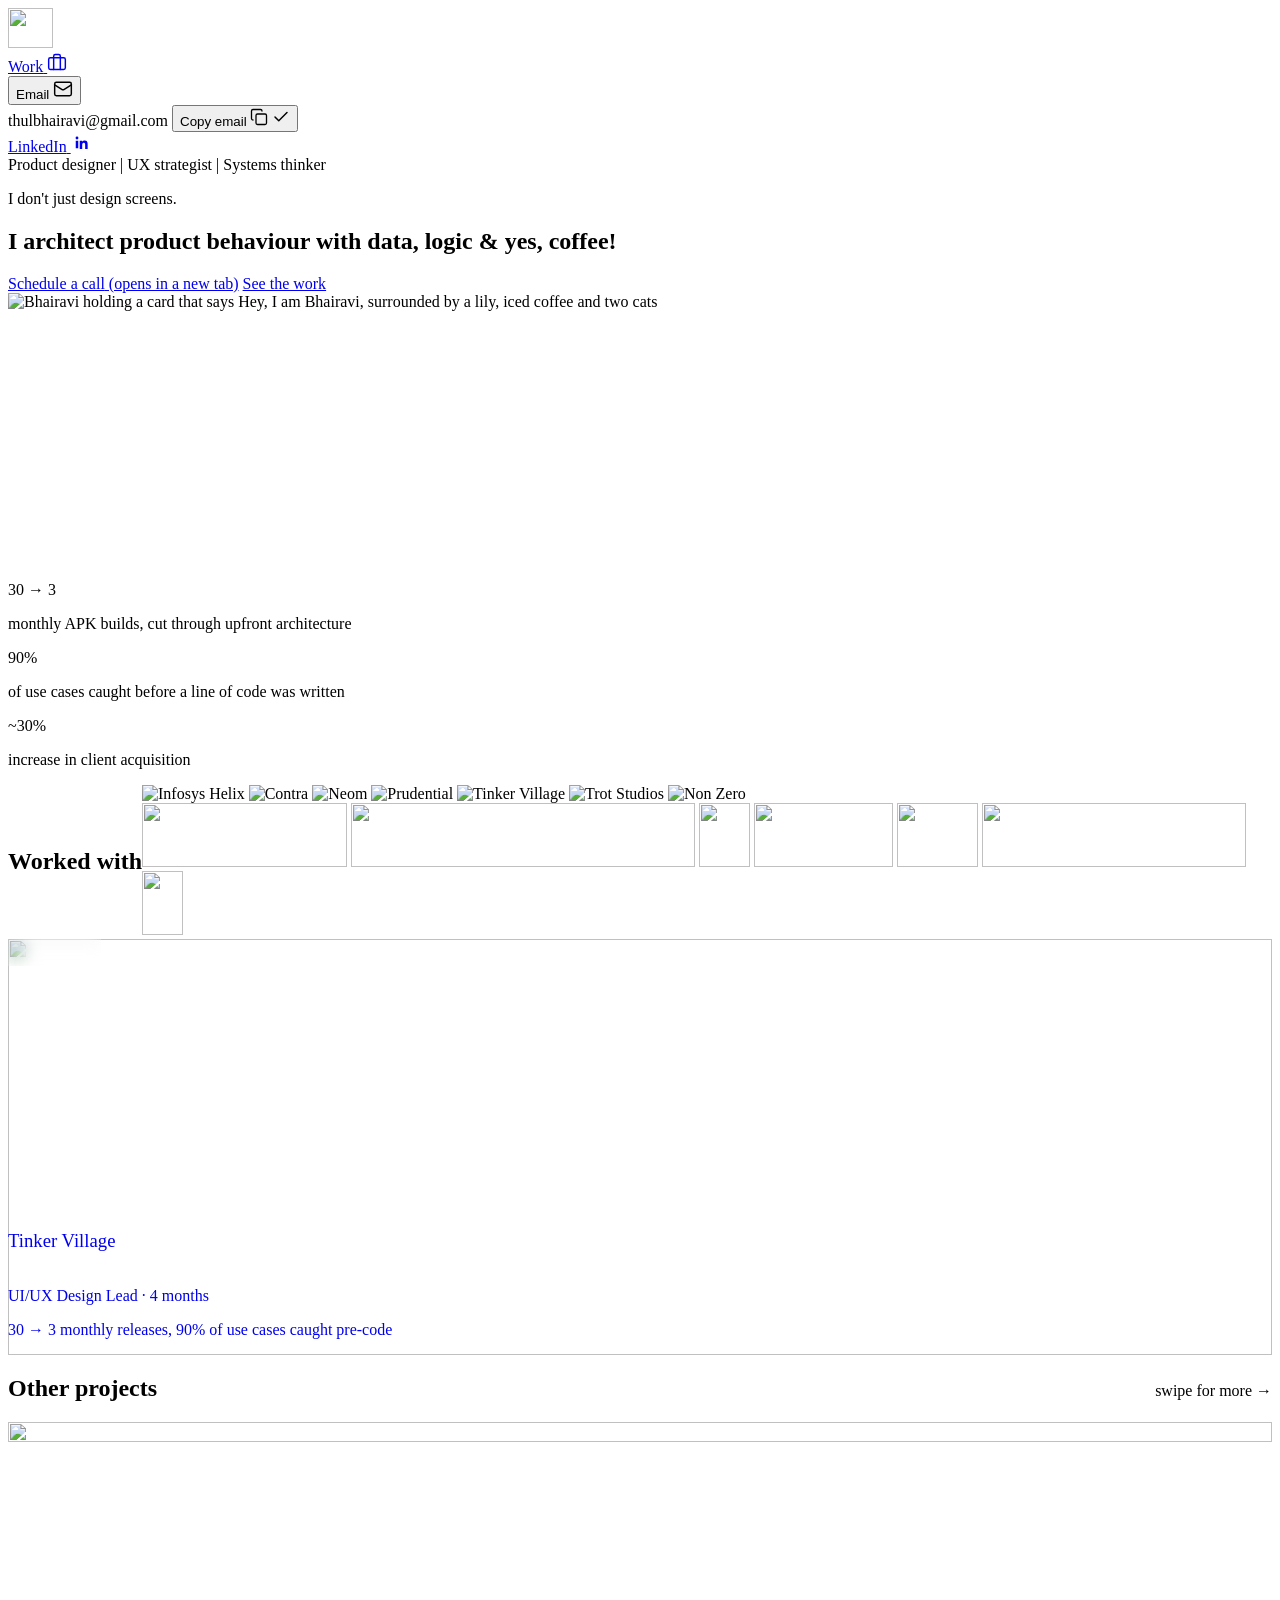
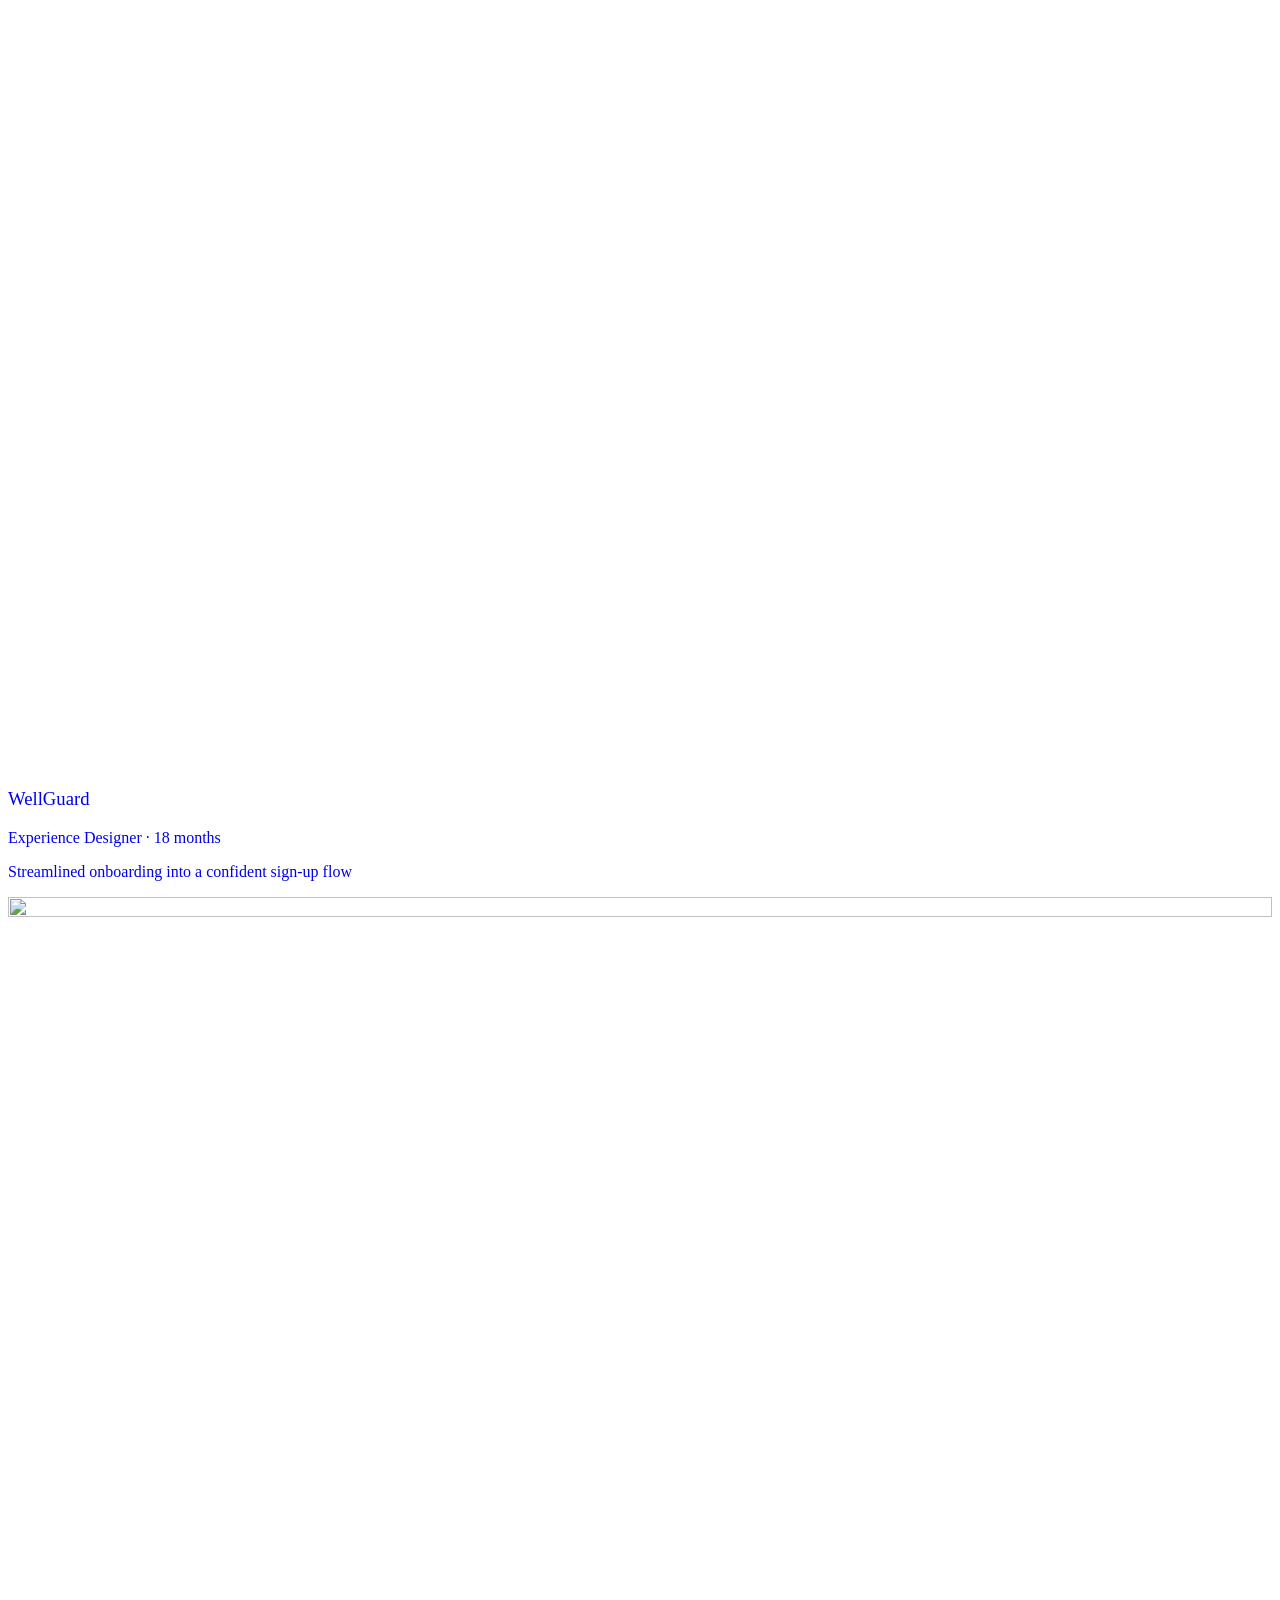
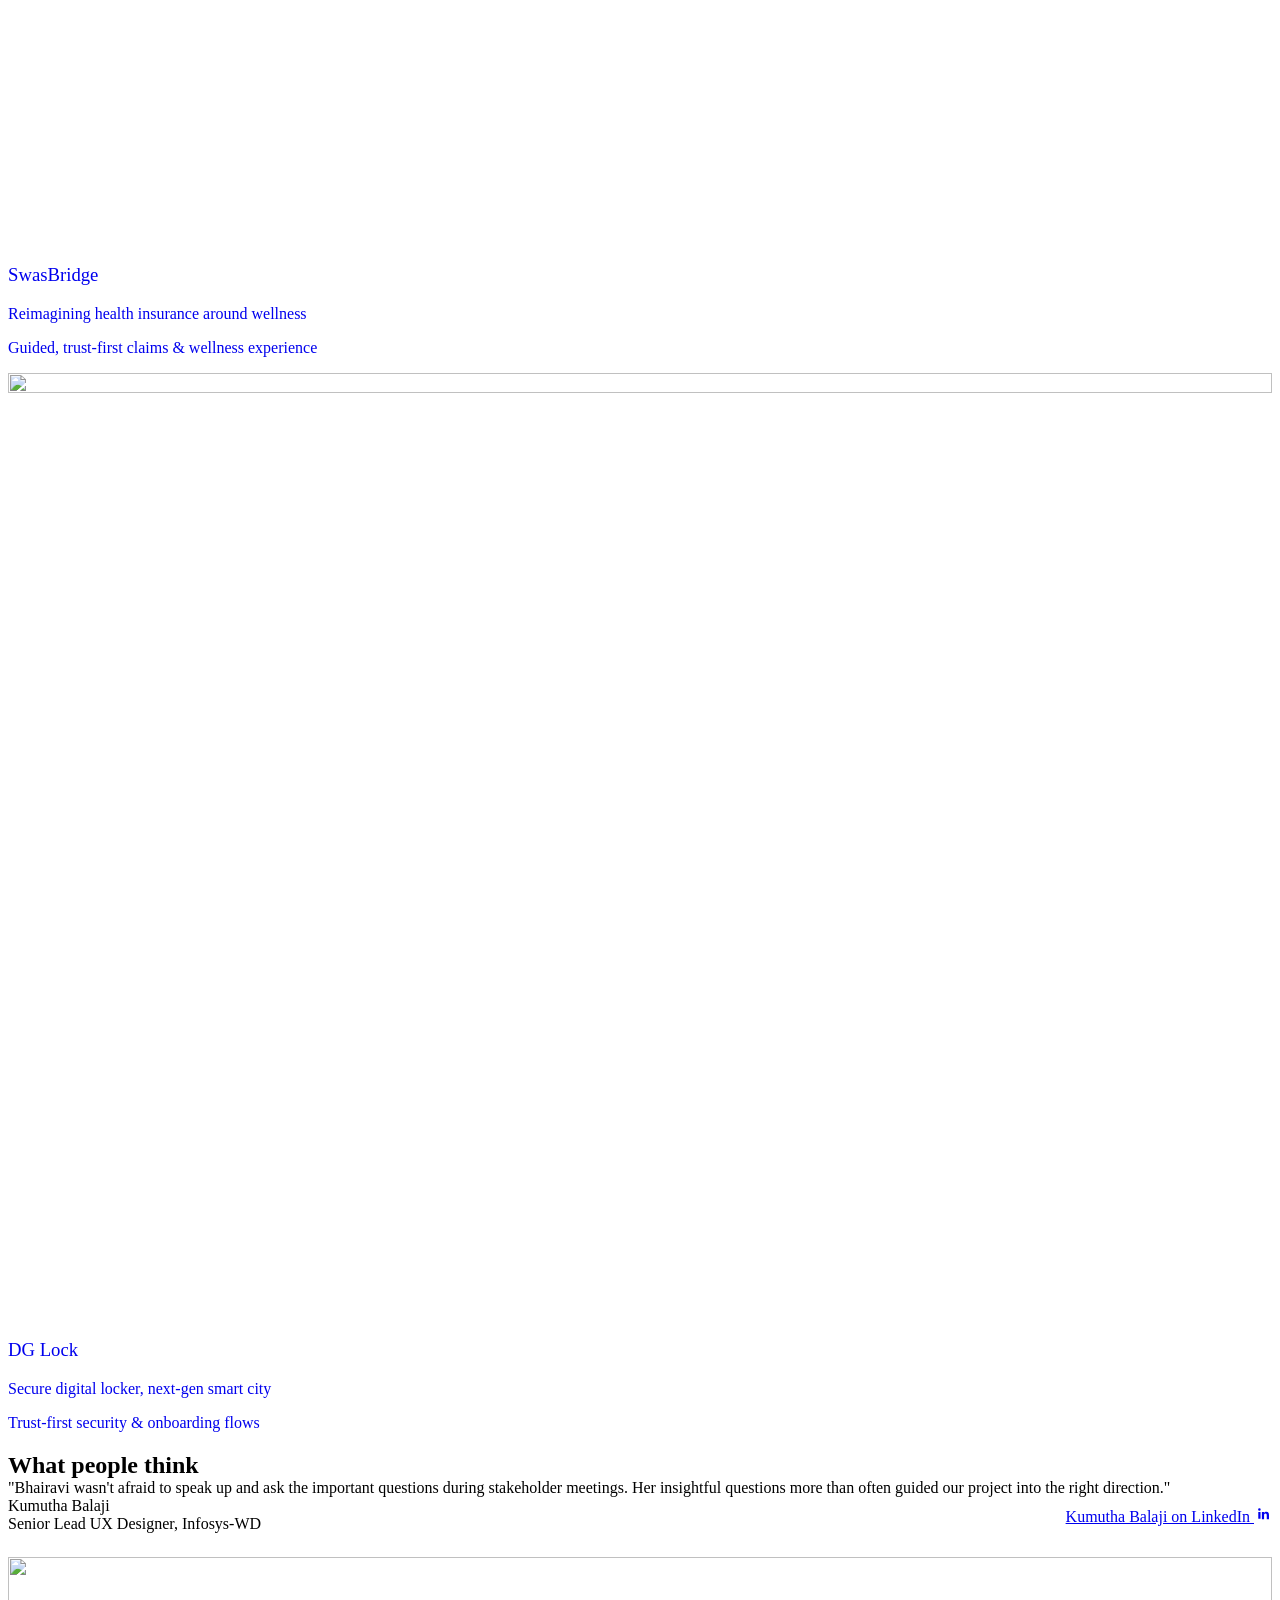
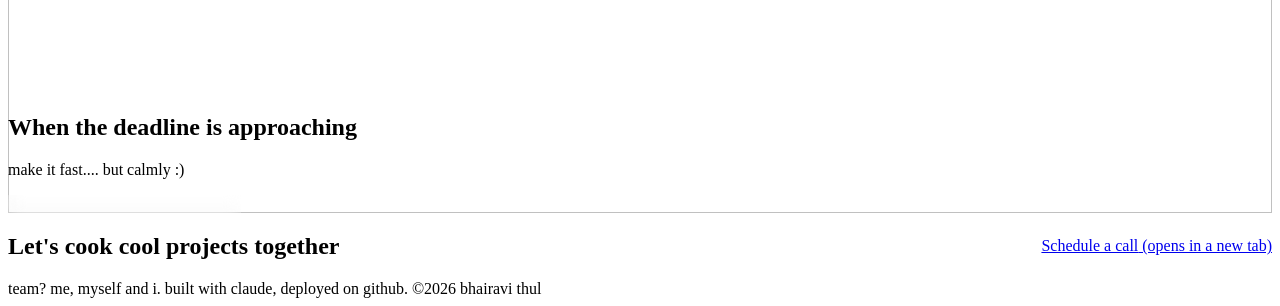
==== index.html @ a62cae7a "Add files via upload" ====
<!DOCTYPE html>
<html lang="en">
<head>
<meta charset="UTF-8">
<meta name="viewport" content="width=device-width, initial-scale=1.0">
<link rel="icon" href="favicon.ico">
<link rel="icon" type="image/png" href="images/shared/favicon-light.png" media="(prefers-color-scheme: light)">
<link rel="icon" type="image/png" href="images/shared/favicon-dark.png" media="(prefers-color-scheme: dark)">
<link rel="apple-touch-icon" href="images/shared/apple-touch-icon.png">
<title>Bhairavi Thul — Product designer, UX strategist, systems thinker</title>
<meta name="description" content="Product designer, UX strategist and systems thinker. I architect product behaviour with data, logic and, yes, coffee. See the work.">
<link rel="canonical" href="https://YOUR-USERNAME.github.io/">
<meta name="theme-color" content="#1c0e12">
<meta property="og:type" content="website">
<meta property="og:site_name" content="Bhairavi Thul">
<meta property="og:title" content="Bhairavi Thul — Product designer, UX strategist, systems thinker">
<meta property="og:description" content="Product designer, UX strategist and systems thinker. I architect product behaviour with data, logic and, yes, coffee. See the work.">
<meta property="og:url" content="https://YOUR-USERNAME.github.io/">
<meta property="og:image" content="https://YOUR-USERNAME.github.io/images/home/share-card.jpg">
<meta property="og:image:width" content="1200">
<meta property="og:image:height" content="630">
<meta property="og:image:alt" content="Bhairavi Thul, product designer, UX strategist and systems thinker: &quot;I architect product behaviour with data, logic &amp; yes, coffee!&quot;">
<meta name="twitter:card" content="summary_large_image">
<meta name="twitter:title" content="Bhairavi Thul — Product designer, UX strategist, systems thinker">
<meta name="twitter:description" content="Product designer, UX strategist and systems thinker. I architect product behaviour with data, logic and, yes, coffee. See the work.">
<meta name="twitter:image" content="https://YOUR-USERNAME.github.io/images/home/share-card.jpg">
<link rel="preconnect" href="https://fonts.googleapis.com">
<link rel="preconnect" href="https://fonts.gstatic.com" crossorigin>
<link rel="stylesheet" href="css/design-system.css">

<!-- Page-only styles. Everything here uses design-system tokens; no new colors, sizes or radii. -->
<style>
  /* Hero */
  .hero { display: flex; flex-direction: column; gap: var(--space-7); }
  .hero__lead { color: var(--color-text-02); }
  .hero__roles { font-family: var(--font-sans); font-size: var(--heading-sm-size); line-height: var(--heading-sm-line); color: var(--color-text-02); margin: 0; max-width: none; }
  .hero { padding-top: var(--space-7); }
  .hero__copy { justify-content: space-between; }
  .hero__photo { width: 100%; margin-inline: auto; }
  .hero__photo img { width: 100%; height: auto; }
  /* The copy column sets the row height and the portrait fills it, so the image's
     bottom edge lines up with the bottom of the CTA buttons. Phone keeps it stacked on top. */
  @media (min-width: 768px) {
    .hero__photo { position: relative; align-self: stretch; min-height: 18rem; }
    .hero__photo img { position: absolute; inset: 0; height: 100%; object-fit: contain; object-position: right bottom; }
  }
  @media (max-width: 767px) { .hero__photo { order: -1; max-width: 22rem; } }

  /* Placeholder boxes: swap for real images */
  .placeholder {
    display: flex; align-items: center; justify-content: center;
    border: 1px dashed var(--color-border);
    border-radius: var(--radius-sm);
    background: var(--color-surface);
    font-family: var(--font-sans);
    font-size: var(--content-sm-size);
    color: var(--color-text-02);
  }

  /* Clients */
  .clients { display: flex; align-items: center; gap: var(--space-6); flex-wrap: wrap; }
  .clients .marquee { flex: 1 1 18rem; min-width: 0; }

  /* Projects */
  .project-link { display: block; text-decoration: none; }
  .project-link:hover .project-title { color: var(--color-accent-hover); }
  .project-title { color: var(--color-text-01); font-family: var(--font-sans); font-weight: var(--weight-semibold); }
  /* Image-led blocks (Featured, Spotify): no card, so the image IS the section.
     It fills the full block; a scrim keeps the text readable on top. */
  .featured, .spotify {
    --scrim: linear-gradient(to top, color-mix(in srgb, var(--color-burgundy-neutral) 92%, transparent) 0%, color-mix(in srgb, var(--color-burgundy-neutral) 45%, transparent) 55%, transparent 100%);
    position: relative; isolation: isolate; overflow: hidden;
    border-radius: var(--radius-lg); background: var(--color-surface); min-height: 26rem;
  }
  .featured__link { display: flex; flex-direction: column; justify-content: space-between; gap: var(--space-6); height: 100%; min-height: inherit; padding: var(--card-pad); text-decoration: none; }
  .featured__link::before, .spotify::before { content: ""; position: absolute; inset: 0; z-index: -1; background: var(--scrim); }
  .featured__media, .spotify__media { position: absolute; inset: 0; z-index: -2; width: 100%; height: 100%; object-fit: cover; border: 0; border-radius: 0; aspect-ratio: auto; margin: 0; }
  .featured__tag { align-self: flex-start; margin: 0; background: color-mix(in srgb, var(--color-burgundy-neutral) 55%, transparent); -webkit-backdrop-filter: blur(8px); backdrop-filter: blur(8px); }
  .featured__body { display: flex; flex-direction: column; gap: var(--space-1); }
  /* Medium screens: Featured is full width, so use a wider picture ratio instead of a very tall one */
  @media (max-width: 767px) { .featured, .spotify { min-height: 22rem; } .spotify { min-height: 16rem; } }
  #work { scroll-margin-top: 6rem; } /* clears the sticky header */
  .section-head { display: flex; align-items: baseline; justify-content: space-between; gap: var(--space-4); margin-bottom: var(--space-5); }
  .scroller .card--tile { padding: var(--space-4); }
  .scroller .placeholder { aspect-ratio: 4 / 3; margin-bottom: var(--space-3); }
  .scroller img { display: block; width: 100%; aspect-ratio: 4 / 3; object-fit: cover; margin-bottom: var(--space-3); border-radius: var(--radius-sm); border: 1px solid var(--color-border); }

  /* Testimonials: slides share one grid cell so the card never changes height */
  .slides { display: grid; }
  .slide { grid-area: 1 / 1; opacity: 0; visibility: hidden; transition: opacity var(--duration-base) var(--ease); display: flex; flex-direction: column; justify-content: space-between; gap: var(--space-5); }
  .slide.is-active { opacity: 1; visibility: visible; }
  .quote { font-size: var(--content-lg-size); line-height: var(--content-lg-line); color: var(--color-text-01); max-width: none; }
  .quote-foot { display: flex; align-items: center; justify-content: space-between; gap: var(--space-4); }
  .dots { display: flex; margin-top: var(--space-5); margin-left: calc(-1 * var(--space-2)); }
  /* 24px tap target, drawn as an 8px dot */
  .dot { width: 1.5rem; height: 1.5rem; padding: var(--space-2); border: 0; border-radius: var(--radius-pill); background-color: var(--color-border); background-clip: content-box; cursor: pointer; }
  .dot[aria-current="true"] { background-color: var(--color-text-01); }

  /* Spotify + connect */
  .spotify { display: flex; flex-direction: column; justify-content: flex-end; gap: var(--space-4); padding: var(--card-pad); min-height: 16rem; }
  .spotify a { text-decoration: none; }
  .spotify .tag { align-self: flex-start; background: color-mix(in srgb, var(--color-burgundy-neutral) 55%, transparent); -webkit-backdrop-filter: blur(8px); backdrop-filter: blur(8px); }
  .stats { border-top: 1px solid var(--color-border); padding-top: var(--space-5); }
  .connect { display: flex; align-items: center; justify-content: space-between; gap: var(--space-5); flex-wrap: wrap; }
</style>
</head>
<body>

<header class="site-header">
  <nav class="container site-nav" aria-label="Main">
    <a href="#top" aria-label="Home (back to top)" data-home-top>
      <img src="images/shared/header-logo.png" alt="" width="45" height="40">
    </a>

    <div class="nav-actions">
      <!-- Work: scrolls to Featured + Other projects -->
      <a class="icon-link" href="#work">
        <span class="visually-hidden">Work</span>
        <svg width="20" height="20" viewBox="0 0 24 24" fill="none" stroke="currentColor" stroke-width="1.75" stroke-linecap="round" stroke-linejoin="round" aria-hidden="true"><rect width="20" height="14" x="2" y="7" rx="2" ry="2"/><path d="M16 21V5a2 2 0 0 0-2-2h-4a2 2 0 0 0-2 2v16"/></svg>
      </a>

      <!-- Email: popover on hover (desktop), focus (keyboard) or tap (touch) -->
      <div class="email-pop" data-email-pop>
        <button class="icon-link" type="button" aria-haspopup="true" aria-expanded="false" aria-controls="email-popover">
          <span class="visually-hidden">Email</span>
          <svg width="20" height="20" viewBox="0 0 24 24" fill="none" stroke="currentColor" stroke-width="1.75" stroke-linecap="round" stroke-linejoin="round" aria-hidden="true"><rect width="20" height="16" x="2" y="4" rx="2"/><path d="m22 7-8.97 5.7a1.94 1.94 0 0 1-2.06 0L2 7"/></svg>
        </button>
        <div class="popover" id="email-popover">
          <div class="popover__box">
            <span class="popover__text" data-email-text>thulbhairavi@gmail.com</span>
            <button class="icon-link" type="button" data-copy-email>
              <span class="visually-hidden">Copy email</span>
              <svg class="icon-copy" width="18" height="18" viewBox="0 0 24 24" fill="none" stroke="currentColor" stroke-width="1.75" stroke-linecap="round" stroke-linejoin="round" aria-hidden="true"><rect width="14" height="14" x="8" y="8" rx="2" ry="2"/><path d="M4 16c-1.1 0-2-.9-2-2V4c0-1.1.9-2 2-2h10c1.1 0 2 .9 2 2"/></svg>
              <svg class="icon-check" width="18" height="18" viewBox="0 0 24 24" fill="none" stroke="currentColor" stroke-width="2" stroke-linecap="round" stroke-linejoin="round" aria-hidden="true"><path d="M20 6 9 17l-5-5"/></svg>
            </button>
          </div>
        </div>
        <span class="visually-hidden" role="status" aria-live="polite" data-copy-status></span>
      </div>

      <a class="icon-link" href="https://www.linkedin.com/in/bhairavithul" target="_blank" rel="noopener">
        <span class="visually-hidden">LinkedIn</span>
        <svg width="20" height="20" viewBox="0 0 24 24" fill="currentColor" aria-hidden="true"><path d="M7.2 5.5a1.7 1.7 0 1 1 0 3.4 1.7 1.7 0 0 1 0-3.4zM5.7 10.5h3v9h-3v-9zm4.8 0h2.9v1.3h.04c.4-.77 1.4-1.58 2.88-1.58 3.08 0 3.65 2.03 3.65 4.67v5.58H17v-4.95c0-1.18-.02-2.7-1.65-2.7-1.65 0-1.9 1.29-1.9 2.62v5.03H10.5v-9z"/></svg>
      </a>
    </div>
  </nav>
</header>

<main class="container site-main">
  <div class="bento">

    <!-- HERO · 12 / 12 -->
    <section class="hero d-12 m-12" aria-labelledby="hero-title">
      <div class="bento">
        <div class="stack-lg hero__copy d-7 m-12">
          <p class="hero__roles">Product designer | UX strategist | Systems thinker</p>
          <div class="stack">
            <p class="hero__lead content-lg">I don't just design screens.</p>
            <h1 id="hero-title" class="display">I architect product behaviour with data, logic &amp; yes, coffee!</h1>
          </div>
          <div class="cluster">
            <a class="btn btn--primary" href="https://calendly.com/thulbhairavi" target="_blank" rel="noopener">Schedule a call<span class="visually-hidden"> (opens in a new tab)</span></a>
            <a class="btn btn--link" href="#work">See the work</a>
          </div>
        </div>
        <div class="hero__photo d-5 m-12">
          <img src="images/home/hero-portrait.webp" alt="Bhairavi holding a card that says Hey, I am Bhairavi, surrounded by a lily, iced coffee and two cats" width="976" height="895">
        </div>
      </div>

      <div class="stats">
        <div class="stat">
          <div class="stat__value">30 → 3</div>
          <p class="label">monthly APK builds, cut through upfront architecture</p>
        </div>
        <div class="stat">
          <div class="stat__value">90%</div>
          <p class="label">of use cases caught before a line of code was written</p>
        </div>
        <div class="stat">
          <div class="stat__value">~30%</div>
          <p class="label">increase in client acquisition</p>
        </div>
      </div>
    </section>

    <!-- CLIENTS · 12 / 12 -->
    <section class="card card--strip d-12 m-12" aria-label="Worked with">
      <div class="clients">
        <h2 class="heading-sm">Worked with</h2>
        <div class="marquee" role="group" aria-label="Client logos">
          <div class="marquee__track">
          <div class="marquee__group">
            <img src="images/home/clients-infosys-helix.png" width="205" alt="Infosys Helix" height="64">
            <img src="images/home/clients-contra.png" width="344" alt="Contra" height="64">
            <img src="images/home/clients-neom.png" width="51" alt="Neom" height="64">
            <img src="images/home/clients-prudential.png" width="139" alt="Prudential" height="64">
            <img src="images/home/clients-tinker-village.png" width="81" alt="Tinker Village" height="64">
            <img src="images/home/clients-trot-studios.png" width="264" alt="Trot Studios" height="64">
            <img src="images/home/clients-non-zero.png" width="41" alt="Non Zero" height="64">
          </div>
          <div class="marquee__group" aria-hidden="true">
            <img src="images/home/clients-infosys-helix.png" width="205" alt="" height="64">
            <img src="images/home/clients-contra.png" width="344" alt="" height="64">
            <img src="images/home/clients-neom.png" width="51" alt="" height="64">
            <img src="images/home/clients-prudential.png" width="139" alt="" height="64">
            <img src="images/home/clients-tinker-village.png" width="81" alt="" height="64">
            <img src="images/home/clients-trot-studios.png" width="264" alt="" height="64">
            <img src="images/home/clients-non-zero.png" width="41" alt="" height="64">
          </div>
          </div>
        </div>
      </div>
    </section>

    <!-- FEATURED · 5 / 12 -->
    <section id="work" class="featured d-5 md-12 m-12" aria-labelledby="featured-title">
      <a class="project-link featured__link" href="tinker-village.html">
        <img class="featured__media" src="images/tinker-village/cover.jpg" alt="">
        <h2 id="featured-title" class="tag featured__tag">Featured</h2>
        <div class="featured__body">
          <h3 class="project-title heading-sm">Tinker Village</h3>
          <p class="label">UI/UX Design Lead · 4 months</p>
          <p class="content-sm" style="margin-top: var(--space-2)">30 → 3 monthly releases, 90% of use cases caught pre-code</p>
        </div>
      </a>
    </section>

    <!-- OTHER PROJECTS · 7 / 12 -->
    <section class="card d-7 md-12 m-12" aria-labelledby="other-title">
      <div class="section-head">
        <h2 id="other-title" class="heading-md">Other projects</h2>
        <span class="label">swipe for more →</span>
      </div>
      <div class="scroller scroller--peek" tabindex="0" role="region" aria-label="Other projects, scrolls sideways">
        <a class="card card--tile project-link" href="wellguard.html">
          <img src="images/wellguard/cover.jpg" alt="" loading="lazy" decoding="async">
          <h3 class="project-title heading-sm">WellGuard</h3>
          <p class="label">Experience Designer · 18 months</p>
          <p class="content-sm">Streamlined onboarding into a confident sign-up flow</p>
        </a>
        <a class="card card--tile project-link" href="swasbridge.html">
          <img src="images/swasbridge/cover.jpg" alt="" loading="lazy" decoding="async">
          <h3 class="project-title heading-sm">SwasBridge</h3>
          <p class="label">Reimagining health insurance around wellness</p>
          <p class="content-sm">Guided, trust-first claims &amp; wellness experience</p>
        </a>
        <a class="card card--tile project-link" href="dg-lock.html">
          <img src="images/dg-lock/cover.png" alt="" loading="lazy" decoding="async">
          <h3 class="project-title heading-sm">DG Lock</h3>
          <p class="label">Secure digital locker, next-gen smart city</p>
          <p class="content-sm">Trust-first security &amp; onboarding flows</p>
        </a>
      </div>
    </section>

    <!-- TESTIMONIALS · 9 / 12 -->
    <section class="card d-8 md-7 m-12" aria-labelledby="testimonials-title" data-testimonials>
      <h2 id="testimonials-title" class="label" style="margin-bottom: var(--space-4)">What people think</h2>
      <div class="slides">
        <figure class="slide is-active" style="margin:0">
          <blockquote class="quote" style="margin:0">"Bhairavi wasn't afraid to speak up and ask the important questions during stakeholder meetings. Her insightful questions more than often guided our project into the right direction."</blockquote>
          <figcaption class="quote-foot">
            <div>
              <div class="text-01 font-sans">Kumutha Balaji</div>
              <div class="label">Senior Lead UX Designer, Infosys-WD</div>
            </div>
            <a class="icon-link" href="https://www.linkedin.com/in/kumutha-balaji-415b3036/" target="_blank" rel="noopener">
              <span class="visually-hidden">Kumutha Balaji on LinkedIn</span>
              <svg width="18" height="18" viewBox="0 0 24 24" fill="currentColor" aria-hidden="true"><path d="M7.2 5.5a1.7 1.7 0 1 1 0 3.4 1.7 1.7 0 0 1 0-3.4zM5.7 10.5h3v9h-3v-9zm4.8 0h2.9v1.3h.04c.4-.77 1.4-1.58 2.88-1.58 3.08 0 3.65 2.03 3.65 4.67v5.58H17v-4.95c0-1.18-.02-2.7-1.65-2.7-1.65 0-1.9 1.29-1.9 2.62v5.03H10.5v-9z"/></svg>
            </a>
          </figcaption>
        </figure>
        <figure class="slide" style="margin:0">
          <blockquote class="quote" style="margin:0">"Bhairavi is one of the sincerest design professionals I have come across. She is highly dependable, and takes care of everything that's in her bucket — and at times, that's not in her bucket!"</blockquote>
          <figcaption class="quote-foot">
            <div>
              <div class="text-01 font-sans">Sameer Suryakant Kulkarni</div>
              <div class="label">Senior Manager, Infosys</div>
            </div>
            <a class="icon-link" href="https://www.linkedin.com/in/sameer-suryakant-kulkarni-9a64843/" target="_blank" rel="noopener">
              <span class="visually-hidden">Sameer Suryakant Kulkarni on LinkedIn</span>
              <svg width="18" height="18" viewBox="0 0 24 24" fill="currentColor" aria-hidden="true"><path d="M7.2 5.5a1.7 1.7 0 1 1 0 3.4 1.7 1.7 0 0 1 0-3.4zM5.7 10.5h3v9h-3v-9zm4.8 0h2.9v1.3h.04c.4-.77 1.4-1.58 2.88-1.58 3.08 0 3.65 2.03 3.65 4.67v5.58H17v-4.95c0-1.18-.02-2.7-1.65-2.7-1.65 0-1.9 1.29-1.9 2.62v5.03H10.5v-9z"/></svg>
            </a>
          </figcaption>
        </figure>
      </div>
      <div class="dots" role="group" aria-label="Choose testimonial">
        <button class="dot" aria-current="true" aria-label="Testimonial 1"></button>
        <button class="dot" aria-label="Testimonial 2"></button>
      </div>
    </section>

    <!-- SPOTIFY · 4 / 12 (no card) -->
    <section class="spotify d-4 md-5 m-12" aria-labelledby="spotify-title">
      <img class="spotify__media" src="https://image-cdn-ak.spotifycdn.com/image/ab67706c0000d72ccc49d7df49dfb3b18f09b5d5" alt="" referrerpolicy="no-referrer">
      <div>
        <h2 id="spotify-title" class="heading-sm">When the deadline is approaching</h2>
        <p class="label">make it fast.... but calmly :)</p>
      </div>
      <a class="tag" href="https://open.spotify.com/playlist/2qN2YRB4MUblYXs6GXpqWk" target="_blank" rel="noopener">Play on Spotify<span class="visually-hidden"> (opens in a new tab)</span></a>
    </section>

    <!-- CONNECT CTA · 12 / 12 -->
    <section id="contact" class="card card--strip connect d-12 m-12" aria-labelledby="connect-title">
      <h2 id="connect-title" class="heading-sm">Let's cook cool projects together</h2>
      <a class="btn btn--primary" href="https://calendly.com/thulbhairavi" target="_blank" rel="noopener">Schedule a call<span class="visually-hidden"> (opens in a new tab)</span></a>
    </section>

  </div>
</main>

<footer class="site-footer">
  <div class="container site-footer__inner">
    <span>team? me, myself and i.</span>
    <span>built with claude, deployed on github.</span>
    <span>©2026 bhairavi thul</span>
  </div>
</footer>

<script src="js/main.js" defer></script>
</body>
</html>
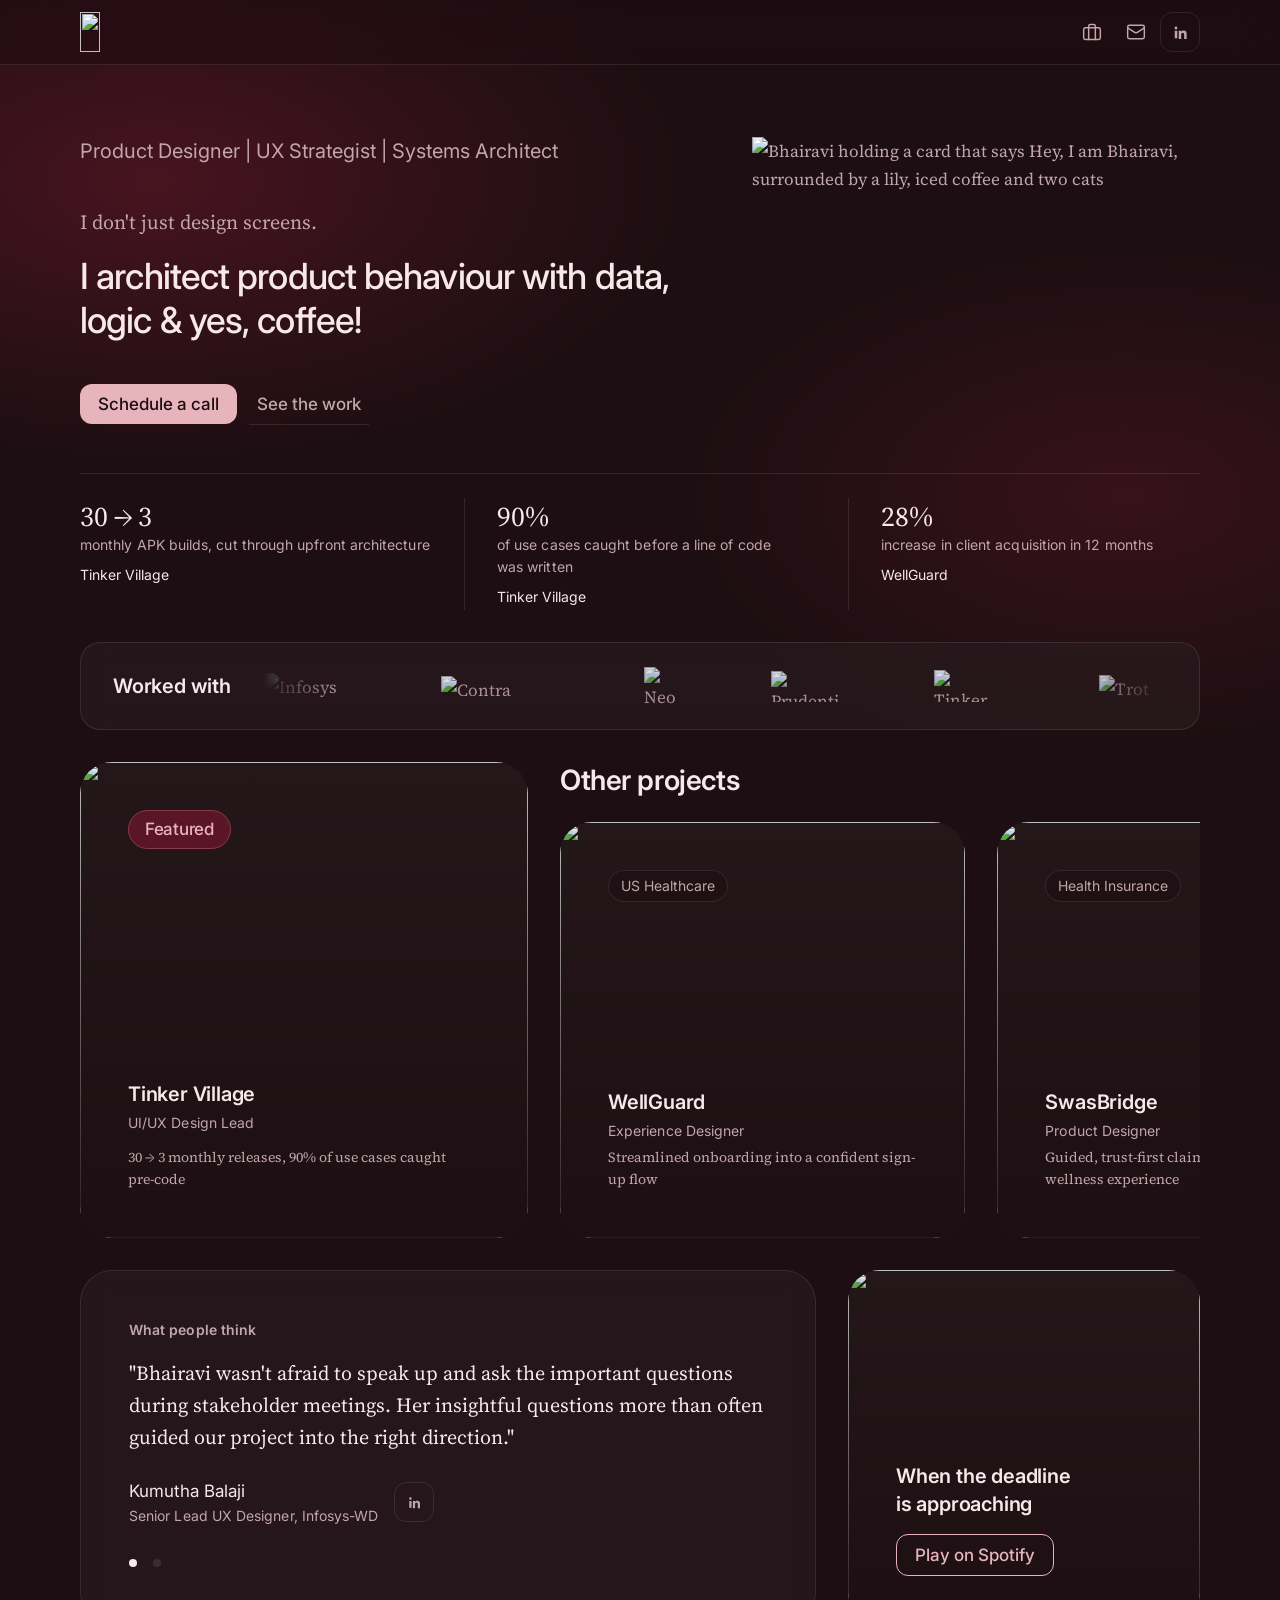
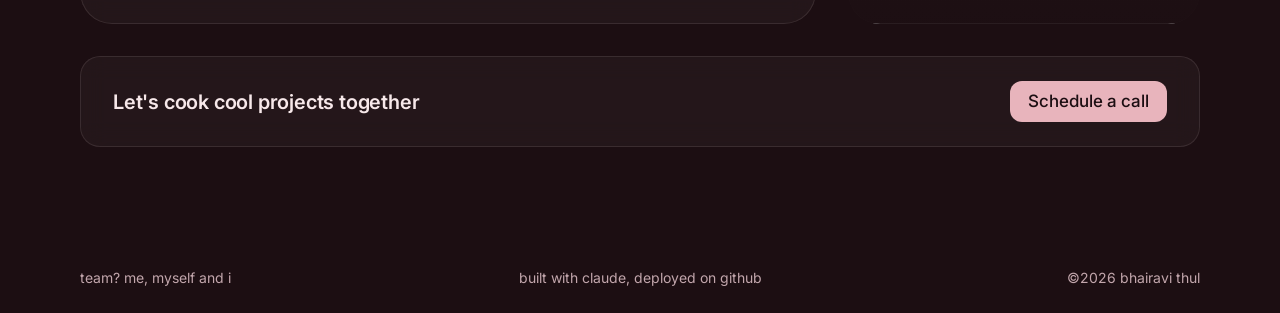
==== commit 73c04a18: "Add files via upload" ====
--- a/index.html
+++ b/index.html
@@ -7,23 +7,24 @@
 <link rel="icon" type="image/png" href="images/shared/favicon-light.png" media="(prefers-color-scheme: light)">
 <link rel="icon" type="image/png" href="images/shared/favicon-dark.png" media="(prefers-color-scheme: dark)">
 <link rel="apple-touch-icon" href="images/shared/apple-touch-icon.png">
-<title>Bhairavi Thul — Product designer, UX strategist, systems thinker</title>
-<meta name="description" content="Product designer, UX strategist and systems thinker. I architect product behaviour with data, logic and, yes, coffee. See the work.">
-<link rel="canonical" href="https://YOUR-USERNAME.github.io/">
+<title>Bhairavi Thul — Product designer | UX strategist | Systems architect</title>
+<meta name="description" content="Product designer | UX strategist | Systems architect. I architect product behaviour with data, logic and, yes, coffee. See the work.">
+<link rel="canonical" href="https://bhairavithul.github.io/">
 <meta name="theme-color" content="#1c0e12">
 <meta property="og:type" content="website">
 <meta property="og:site_name" content="Bhairavi Thul">
-<meta property="og:title" content="Bhairavi Thul — Product designer, UX strategist, systems thinker">
-<meta property="og:description" content="Product designer, UX strategist and systems thinker. I architect product behaviour with data, logic and, yes, coffee. See the work.">
-<meta property="og:url" content="https://YOUR-USERNAME.github.io/">
-<meta property="og:image" content="https://YOUR-USERNAME.github.io/images/home/share-card.jpg">
+<meta property="og:title" content="Bhairavi Thul — Product designer | UX strategist | Systems architect">
+<meta property="og:description" content="Product designer | UX strategist | Systems architect. I architect product behaviour with data, logic and, yes, coffee. See the work.">
+<meta property="og:url" content="https://bhairavithul.github.io/">
+<meta property="og:image" content="https://bhairavithul.github.io/images/home/share-card.jpg">
+<meta property="og:image:type" content="image/jpeg">
 <meta property="og:image:width" content="1200">
 <meta property="og:image:height" content="630">
-<meta property="og:image:alt" content="Bhairavi Thul, product designer, UX strategist and systems thinker: &quot;I architect product behaviour with data, logic &amp; yes, coffee!&quot;">
+<meta property="og:image:alt" content="Bhairavi Thul, product designer, UX strategist and systems architect, holding a card that says Hey, I am Bhairavi">
 <meta name="twitter:card" content="summary_large_image">
-<meta name="twitter:title" content="Bhairavi Thul — Product designer, UX strategist, systems thinker">
-<meta name="twitter:description" content="Product designer, UX strategist and systems thinker. I architect product behaviour with data, logic and, yes, coffee. See the work.">
-<meta name="twitter:image" content="https://YOUR-USERNAME.github.io/images/home/share-card.jpg">
+<meta name="twitter:title" content="Bhairavi Thul — Product designer | UX strategist | Systems architect">
+<meta name="twitter:description" content="Product designer | UX strategist | Systems architect. I architect product behaviour with data, logic and, yes, coffee. See the work.">
+<meta name="twitter:image" content="https://bhairavithul.github.io/images/home/share-card.jpg">
 <link rel="preconnect" href="https://fonts.googleapis.com">
 <link rel="preconnect" href="https://fonts.gstatic.com" crossorigin>
 <link rel="stylesheet" href="css/design-system.css">
@@ -67,30 +68,44 @@
   .project-title { color: var(--color-text-01); font-family: var(--font-sans); font-weight: var(--weight-semibold); }
   /* Image-led blocks (Featured, Spotify): no card, so the image IS the section.
      It fills the full block; a scrim keeps the text readable on top. */
-  .featured, .spotify {
+  .cover-card, .spotify {
     --scrim: linear-gradient(to top, color-mix(in srgb, var(--color-burgundy-neutral) 92%, transparent) 0%, color-mix(in srgb, var(--color-burgundy-neutral) 45%, transparent) 55%, transparent 100%);
     position: relative; isolation: isolate; overflow: hidden;
     border-radius: var(--radius-lg); background: var(--color-surface); min-height: 26rem;
   }
-  .featured__link { display: flex; flex-direction: column; justify-content: space-between; gap: var(--space-6); height: 100%; min-height: inherit; padding: var(--card-pad); text-decoration: none; }
-  .featured__link::before, .spotify::before { content: ""; position: absolute; inset: 0; z-index: -1; background: var(--scrim); }
-  .featured__media, .spotify__media { position: absolute; inset: 0; z-index: -2; width: 100%; height: 100%; object-fit: cover; border: 0; border-radius: 0; aspect-ratio: auto; margin: 0; }
-  .featured__tag { align-self: flex-start; margin: 0; background: color-mix(in srgb, var(--color-burgundy-neutral) 55%, transparent); -webkit-backdrop-filter: blur(8px); backdrop-filter: blur(8px); }
-  .featured__body { display: flex; flex-direction: column; gap: var(--space-1); }
+  .cover-card__link { display: flex; flex-direction: column; justify-content: space-between; gap: var(--space-6); height: 100%; min-height: inherit; padding: var(--card-pad); text-decoration: none; }
+  .cover-card__link::before, .spotify::before { content: ""; position: absolute; inset: 0; z-index: -1; background: var(--scrim); }
+  .cover-card__media, .spotify__media { position: absolute; inset: 0; z-index: -2; width: 100%; height: 100%; object-fit: cover; border: 0; border-radius: 0; aspect-ratio: auto; margin: 0; }
+  .cover-card__media[src$="tinker-village/cover.jpg"], .cover-card__media[src$="wellguard/cover.png"] { object-position: left top; }   /* show the sidebar and heading of the dashboards */
+  .cover-card__tag { align-self: flex-start; margin: 0; background: color-mix(in srgb, var(--color-burgundy-neutral) 55%, transparent); -webkit-backdrop-filter: blur(8px); backdrop-filter: blur(8px); }
+  .cover-card__tag:hover { color: var(--color-text-02); border-color: var(--color-border); }   /* pills are info only */
+  .cover-card__tag--featured, .cover-card__tag--featured:hover { background: var(--color-burgundy-glow); border-color: #8A3A4A; color: var(--color-accent); font-weight: var(--weight-medium); font-size: var(--content-md-size); line-height: 1.2; padding: var(--space-2) var(--space-4); -webkit-backdrop-filter: none; backdrop-filter: none; }
+  .cover-card__body { display: flex; flex-direction: column; gap: var(--space-1); }
   /* Medium screens: Featured is full width, so use a wider picture ratio instead of a very tall one */
-  @media (max-width: 767px) { .featured, .spotify { min-height: 22rem; } .spotify { min-height: 16rem; } }
+  @media (max-width: 767px) { .cover-card, .spotify { min-height: 22rem; } .spotify { min-height: 16rem; } }
   #work { scroll-margin-top: 6rem; } /* clears the sticky header */
+  /* Other projects: no outer card; the cards themselves are the cover cards, filling the height beside Featured */
+  .other-projects { display: flex; flex-direction: column; }
+  .other-projects .scroller { flex: 1; padding-bottom: 0; }   /* so card bottoms line up exactly with Featured */
+  .stat__source { display: inline-block; margin-top: var(--space-2); font-family: var(--font-sans); font-size: var(--content-sm-size); line-height: var(--content-sm-line); color: var(--color-text-01); }
+  .br-d { display: none; }
+  @media (min-width: 1200px) { .br-d { display: inline; } #hero-title { font-size: 36px; line-height: 44px; } }
   .section-head { display: flex; align-items: baseline; justify-content: space-between; gap: var(--space-4); margin-bottom: var(--space-5); }
-  .scroller .card--tile { padding: var(--space-4); }
-  .scroller .placeholder { aspect-ratio: 4 / 3; margin-bottom: var(--space-3); }
-  .scroller img { display: block; width: 100%; aspect-ratio: 4 / 3; object-fit: cover; margin-bottom: var(--space-3); border-radius: var(--radius-sm); border: 1px solid var(--color-border); }
+  /* Logo row: heights are tuned per logo so wordmarks and tall marks look equally weighty */
+  .marquee__group img[src$="clients-infosys-helix.png"] { --logo-height: 1.6rem; }
+  .marquee__group img[src$="clients-contra.png"] { --logo-height: 1.25rem; }
+  .marquee__group img[src$="clients-neom.png"] { --logo-height: 2.4rem; }
+  .marquee__group img[src$="clients-prudential.png"] { --logo-height: 1.95rem; }
+  .marquee__group img[src$="clients-tinker-village.png"] { --logo-height: 2.0rem; }
+  .marquee__group img[src$="clients-trot-studios.png"] { --logo-height: 1.45rem; }
+  .marquee__group img[src$="clients-non-zero.png"] { --logo-height: 2.4rem; }
 
   /* Testimonials: slides share one grid cell so the card never changes height */
   .slides { display: grid; }
-  .slide { grid-area: 1 / 1; opacity: 0; visibility: hidden; transition: opacity var(--duration-base) var(--ease); display: flex; flex-direction: column; justify-content: space-between; gap: var(--space-5); }
+  .slide { text-align: left; align-items: flex-start; grid-area: 1 / 1; opacity: 0; visibility: hidden; transition: opacity var(--duration-base) var(--ease); display: flex; flex-direction: column; justify-content: space-between; gap: var(--space-5); }
   .slide.is-active { opacity: 1; visibility: visible; }
   .quote { font-size: var(--content-lg-size); line-height: var(--content-lg-line); color: var(--color-text-01); max-width: none; }
-  .quote-foot { display: flex; align-items: center; justify-content: space-between; gap: var(--space-4); }
+  .quote-foot { display: flex; align-items: center; justify-content: flex-start; gap: var(--space-4); text-align: left; }
   .dots { display: flex; margin-top: var(--space-5); margin-left: calc(-1 * var(--space-2)); }
   /* 24px tap target, drawn as an 8px dot */
   .dot { width: 1.5rem; height: 1.5rem; padding: var(--space-2); border: 0; border-radius: var(--radius-pill); background-color: var(--color-border); background-clip: content-box; cursor: pointer; }
@@ -99,6 +114,8 @@
   /* Spotify + connect */
   .spotify { display: flex; flex-direction: column; justify-content: flex-end; gap: var(--space-4); padding: var(--card-pad); min-height: 16rem; }
   .spotify a { text-decoration: none; }
+  .spotify .btn--outline { align-self: flex-start; text-align: left; background: transparent; color: var(--color-accent); border: 1px solid var(--color-accent); transition: background-color var(--duration-fast) var(--ease), color var(--duration-fast) var(--ease); }
+  .spotify .btn--outline:hover { background: var(--color-accent); color: var(--color-on-accent); }
   .spotify .tag { align-self: flex-start; background: color-mix(in srgb, var(--color-burgundy-neutral) 55%, transparent); -webkit-backdrop-filter: blur(8px); backdrop-filter: blur(8px); }
   .stats { border-top: 1px solid var(--color-border); padding-top: var(--space-5); }
   .connect { display: flex; align-items: center; justify-content: space-between; gap: var(--space-5); flex-wrap: wrap; }
@@ -153,10 +170,10 @@
     <section class="hero d-12 m-12" aria-labelledby="hero-title">
       <div class="bento">
         <div class="stack-lg hero__copy d-7 m-12">
-          <p class="hero__roles">Product designer | UX strategist | Systems thinker</p>
+          <p class="hero__roles">Product Designer | UX Strategist | Systems Architect</p>
           <div class="stack">
             <p class="hero__lead content-lg">I don't just design screens.</p>
-            <h1 id="hero-title" class="display">I architect product behaviour with data, logic &amp; yes, coffee!</h1>
+            <h1 id="hero-title" class="display">I architect product behaviour with data,<br class="br-d"> logic &amp; yes, coffee!</h1>
           </div>
           <div class="cluster">
             <a class="btn btn--primary" href="https://calendly.com/thulbhairavi" target="_blank" rel="noopener">Schedule a call<span class="visually-hidden"> (opens in a new tab)</span></a>
@@ -172,14 +189,17 @@
         <div class="stat">
           <div class="stat__value">30 → 3</div>
           <p class="label">monthly APK builds, cut through upfront architecture</p>
+          <span class="stat__source">Tinker Village</span>
         </div>
         <div class="stat">
           <div class="stat__value">90%</div>
           <p class="label">of use cases caught before a line of code was written</p>
+          <span class="stat__source">Tinker Village</span>
         </div>
         <div class="stat">
-          <div class="stat__value">~30%</div>
-          <p class="label">increase in client acquisition</p>
+          <div class="stat__value">28%</div>
+          <p class="label">increase in client acquisition in 12 months</p>
+          <span class="stat__source">WellGuard</span>
         </div>
       </div>
     </section>
@@ -193,18 +213,18 @@
           <div class="marquee__group">
             <img src="images/home/clients-infosys-helix.png" width="205" alt="Infosys Helix" height="64">
             <img src="images/home/clients-contra.png" width="344" alt="Contra" height="64">
-            <img src="images/home/clients-neom.png" width="51" alt="Neom" height="64">
+            <img src="images/home/clients-neom.png" width="50" alt="Neom" height="63">
             <img src="images/home/clients-prudential.png" width="139" alt="Prudential" height="64">
-            <img src="images/home/clients-tinker-village.png" width="81" alt="Tinker Village" height="64">
+            <img src="images/home/clients-tinker-village.png" width="81" alt="Tinker Village" height="38">
             <img src="images/home/clients-trot-studios.png" width="264" alt="Trot Studios" height="64">
             <img src="images/home/clients-non-zero.png" width="41" alt="Non Zero" height="64">
           </div>
           <div class="marquee__group" aria-hidden="true">
             <img src="images/home/clients-infosys-helix.png" width="205" alt="" height="64">
             <img src="images/home/clients-contra.png" width="344" alt="" height="64">
-            <img src="images/home/clients-neom.png" width="51" alt="" height="64">
+            <img src="images/home/clients-neom.png" width="50" alt="" height="63">
             <img src="images/home/clients-prudential.png" width="139" alt="" height="64">
-            <img src="images/home/clients-tinker-village.png" width="81" alt="" height="64">
+            <img src="images/home/clients-tinker-village.png" width="81" alt="" height="38">
             <img src="images/home/clients-trot-studios.png" width="264" alt="" height="64">
             <img src="images/home/clients-non-zero.png" width="41" alt="" height="64">
           </div>
@@ -214,43 +234,57 @@
     </section>
 
     <!-- FEATURED · 5 / 12 -->
-    <section id="work" class="featured d-5 md-12 m-12" aria-labelledby="featured-title">
-      <a class="project-link featured__link" href="tinker-village.html">
-        <img class="featured__media" src="images/tinker-village/cover.jpg" alt="">
-        <h2 id="featured-title" class="tag featured__tag">Featured</h2>
-        <div class="featured__body">
+    <section id="work" class="cover-card d-5 md-12 m-12" aria-labelledby="featured-title">
+      <a class="project-link cover-card__link" href="tinker-village.html">
+        <img class="cover-card__media" src="images/tinker-village/cover.jpg" alt="">
+        <h2 id="featured-title" class="tag cover-card__tag cover-card__tag--featured">Featured</h2>
+        <div class="cover-card__body">
           <h3 class="project-title heading-sm">Tinker Village</h3>
-          <p class="label">UI/UX Design Lead · 4 months</p>
+          <p class="label">UI/UX Design Lead</p>
           <p class="content-sm" style="margin-top: var(--space-2)">30 → 3 monthly releases, 90% of use cases caught pre-code</p>
         </div>
       </a>
     </section>
 
-    <!-- OTHER PROJECTS · 7 / 12 -->
-    <section class="card d-7 md-12 m-12" aria-labelledby="other-title">
+    <!-- OTHER PROJECTS · 7 / 12 (no card; 1.5 cover cards visible, scrolls sideways) -->
+    <section class="other-projects d-7 md-12 m-12" aria-labelledby="other-title">
       <div class="section-head">
         <h2 id="other-title" class="heading-md">Other projects</h2>
-        <span class="label">swipe for more →</span>
       </div>
       <div class="scroller scroller--peek" tabindex="0" role="region" aria-label="Other projects, scrolls sideways">
-        <a class="card card--tile project-link" href="wellguard.html">
-          <img src="images/wellguard/cover.jpg" alt="" loading="lazy" decoding="async">
-          <h3 class="project-title heading-sm">WellGuard</h3>
-          <p class="label">Experience Designer · 18 months</p>
-          <p class="content-sm">Streamlined onboarding into a confident sign-up flow</p>
-        </a>
-        <a class="card card--tile project-link" href="swasbridge.html">
-          <img src="images/swasbridge/cover.jpg" alt="" loading="lazy" decoding="async">
-          <h3 class="project-title heading-sm">SwasBridge</h3>
-          <p class="label">Reimagining health insurance around wellness</p>
-          <p class="content-sm">Guided, trust-first claims &amp; wellness experience</p>
-        </a>
-        <a class="card card--tile project-link" href="dg-lock.html">
-          <img src="images/dg-lock/cover.png" alt="" loading="lazy" decoding="async">
-          <h3 class="project-title heading-sm">DG Lock</h3>
-          <p class="label">Secure digital locker, next-gen smart city</p>
-          <p class="content-sm">Trust-first security &amp; onboarding flows</p>
-        </a>
+        <div class="cover-card">
+          <a class="project-link cover-card__link" href="wellguard.html">
+            <img class="cover-card__media" src="images/wellguard/cover.png" alt="" loading="lazy" decoding="async">
+            <span class="tag cover-card__tag">US Healthcare</span>
+            <div class="cover-card__body">
+              <h3 class="project-title heading-sm">WellGuard</h3>
+              <p class="label">Experience Designer</p>
+              <p class="content-sm">Streamlined onboarding into a confident sign-up flow</p>
+            </div>
+          </a>
+        </div>
+        <div class="cover-card">
+          <a class="project-link cover-card__link" href="swasbridge.html">
+            <img class="cover-card__media" src="images/swasbridge/cover.jpg" alt="" loading="lazy" decoding="async">
+            <span class="tag cover-card__tag">Health Insurance</span>
+            <div class="cover-card__body">
+              <h3 class="project-title heading-sm">SwasBridge</h3>
+              <p class="label">Product Designer</p>
+              <p class="content-sm">Guided, trust-first claims &amp; wellness experience</p>
+            </div>
+          </a>
+        </div>
+        <div class="cover-card">
+          <a class="project-link cover-card__link" href="dg-lock.html">
+            <img class="cover-card__media" src="images/dg-lock/cover.png" alt="" loading="lazy" decoding="async">
+            <span class="tag cover-card__tag">Govtech</span>
+            <div class="cover-card__body">
+              <h3 class="project-title heading-sm">DG Lock</h3>
+              <p class="label">Experience Designer</p>
+              <p class="content-sm">Trust-first security &amp; onboarding flows</p>
+            </div>
+          </a>
+        </div>
       </div>
     </section>
 
@@ -294,11 +328,8 @@
     <!-- SPOTIFY · 4 / 12 (no card) -->
     <section class="spotify d-4 md-5 m-12" aria-labelledby="spotify-title">
       <img class="spotify__media" src="https://image-cdn-ak.spotifycdn.com/image/ab67706c0000d72ccc49d7df49dfb3b18f09b5d5" alt="" referrerpolicy="no-referrer">
-      <div>
-        <h2 id="spotify-title" class="heading-sm">When the deadline is approaching</h2>
-        <p class="label">make it fast.... but calmly :)</p>
-      </div>
-      <a class="tag" href="https://open.spotify.com/playlist/2qN2YRB4MUblYXs6GXpqWk" target="_blank" rel="noopener">Play on Spotify<span class="visually-hidden"> (opens in a new tab)</span></a>
+      <h2 id="spotify-title" class="heading-sm">When the deadline is approaching</h2>
+      <a class="btn btn--outline" href="https://open.spotify.com/playlist/2qN2YRB4MUblYXs6GXpqWk" target="_blank" rel="noopener">Play on Spotify<span class="visually-hidden"> (opens in a new tab)</span></a>
     </section>
 
     <!-- CONNECT CTA · 12 / 12 -->
@@ -312,8 +343,8 @@
 
 <footer class="site-footer">
   <div class="container site-footer__inner">
-    <span>team? me, myself and i.</span>
-    <span>built with claude, deployed on github.</span>
+    <span>team? me, myself and i</span>
+    <span>built with claude, deployed on github</span>
     <span>©2026 bhairavi thul</span>
   </div>
 </footer>
--- a/css/design-system.css
+++ b/css/design-system.css
@@ -0,0 +1,995 @@
+/* ==========================================================================
+   Bhairavi Thul — Portfolio Design System
+   Tokens first, then base styles, then layout (12-col bento), then components.
+   Structure: Color (60-30-10) → Typography (Desktop / Mobile modes) →
+              Spacing, radius, motion, grid → Base → Layout → Components
+   ========================================================================== */
+
+/* Fonts: Inter (sans) + Source Serif 4 (serif). Apple system fonts load first
+   on Apple devices, so the page looks native there and falls back gracefully. */
+@import url("https://fonts.googleapis.com/css2?family=Inter:wght@400;500;600;700&family=Source+Serif+4:ital,opsz,wght@0,8..60,400;0,8..60,500;0,8..60,600;1,8..60,400&display=swap");
+
+
+/* ==========================================================================
+   1. TOKENS
+   ========================================================================== */
+:root {
+
+  /* ---- 1.1 Color: 60-30-10 ----------------------------------------------
+     60%  Burgundy neutral  → page background
+     30%  Neutral 02        → cards, surfaces, stat tiles
+     10%  Accent            → CTAs and the odd moment you want noticed
+     Values are matched by eye to your palette screenshot; swap in exact hex
+     from Figma if you have it. */
+
+  --color-burgundy-neutral: #1c0e12;   /* 60% — base background */
+  --color-neutral-02:       #2b1d21;   /* 30% — surfaces */
+  --color-accent:           #e8b4bc;   /* 10% — CTA: blush */
+
+  --color-text-01: #f7e8ea;            /* headings / titles */
+  --color-text-02: #c2a6ac;            /* body content, labels */
+
+  /* Supporting tokens (derived, use sparingly) */
+  --color-burgundy-glow:  #5a1626;     /* soft background glow behind cards */
+  --color-accent-hover:   #f1c6cc;
+  --color-accent-press:   #d49ea8;
+  --color-on-accent:      var(--color-burgundy-neutral);   /* dark text on blush */
+  --color-border:         color-mix(in srgb, var(--color-text-01) 10%, transparent);
+  --color-surface:        color-mix(in srgb, var(--color-neutral-02) 60%, transparent);
+  --color-focus-ring:     #ff8fa8;
+
+
+  /* ---- 1.2 Typography: families ------------------------------------------ */
+  --font-sans:  "Inter", -apple-system, BlinkMacSystemFont, "SF Pro Text",
+                "Segoe UI", Roboto, Helvetica, Arial, sans-serif;
+  --font-serif: "Source Serif 4", "New York", "Iowan Old Style", Georgia, "Times New Roman", serif;
+
+  --weight-regular:  400;
+  --weight-medium:   500;
+  --weight-semibold: 600;
+
+
+  /* ---- 1.3 Typography: scale — DESKTOP mode (default) -------------------
+     Headings = sans. Content = serif (a little more leading, as serifs need).
+     Sizes in rem (1rem = 16px) so they respect user zoom settings. */
+
+  /* Headings (sans) */
+  --heading-lg-size: 2.75rem;     /* 44 */
+  --heading-lg-line: 3.25rem;     /* 52 */
+  --heading-lg-track: -0.022em;
+
+  /* Display (sans, hero line only) */
+  --display-size: 2.5rem;         /* 40 */
+  --display-line: 2.875rem;       /* 46 */
+  --display-track: -0.025em;
+
+  --heading-md-size: 1.75rem;     /* 28 */
+  --heading-md-line: 2.25rem;     /* 36 */
+  --heading-md-track: -0.015em;
+
+  --heading-sm-size: 1.25rem;     /* 20 */
+  --heading-sm-line: 1.75rem;     /* 28 */
+  --heading-sm-track: -0.01em;
+
+  /* Content (serif) */
+  --content-lg-size: 1.25rem;     /* 20 */
+  --content-lg-line: 2rem;        /* 32 */
+
+  --content-md-size: 1.0625rem;   /* 17 */
+  --content-md-line: 1.75rem;     /* 28 */
+
+  --content-sm-size: 0.875rem;    /* 14 */
+  --content-sm-line: 1.375rem;    /* 22 */
+
+
+  /* ---- 1.4 Spacing (4pt grid), radius, motion ---------------------------- */
+  --space-1: 0.25rem;  --space-2: 0.5rem;   --space-3: 0.75rem;
+  --space-4: 1rem;     --space-5: 1.5rem;   --space-6: 2rem;
+  --space-7: 3rem;     --space-8: 4rem;     --space-9: 6rem;
+
+  --radius-sm:   12px;   /* buttons, chips */
+  --radius-md:   20px;   /* stat tiles, project cards, thin strips */
+  --radius-lg:   32px;   /* bento blocks */
+  --radius-pill: 999px;
+
+  --content-max-width: 1120px;
+  --measure: 62ch;       /* comfortable line length for content text */
+
+  --ease: cubic-bezier(0.2, 0.7, 0.2, 1);
+  --duration-fast: 150ms;
+  --duration-base: 250ms;
+
+
+  /* ---- 1.5 Grid ----------------------------------------------------------
+     12 columns on every screen size. One gap value, so bento gaps never drift.
+     Pad = space between the screen edge and the content. */
+  --grid-columns: 12;
+  --grid-gap: var(--space-6);    /* 32 desktop */
+  --page-pad: var(--space-7);    /* 48 */
+  --card-pad: var(--space-7);    /* 48 */
+  --btn-pad-y: 0.625rem;         /* 10 */
+  --btn-pad-x: 1.125rem;         /* 18 */
+}
+
+
+/* ==========================================================================
+   2. RESPONSIVE MODES
+      Four screen sizes (media queries can't read variables, so these numbers
+      are written out wherever they are used):
+
+        phone    575px and below      1 column, stacked
+        small    576px – 767px        stacked, a little more room
+        medium   768px – 1023px       tablet / small laptop, simplified bento
+        desktop  1024px and up        the full bento
+
+      Phone + small share MOBILE MODE, which follows Apple's iOS Human
+      Interface Guidelines sizes (Large Title 34, Title 2 22, Headline 17,
+      Body 17, Callout 16, Footnote 13).
+   ========================================================================== */
+@media (max-width: 767px) {
+  :root {
+    --heading-lg-size: 2.125rem;    /* 34 — Large Title */
+    --heading-lg-line: 2.5625rem;   /* 41 */
+    --heading-lg-track: 0.01em;
+
+    --display-size: 1.875rem;       /* 30 */
+    --display-line: 2.25rem;        /* 36 */
+    --display-track: -0.02em;
+
+    --heading-md-size: 1.375rem;    /* 22 — Title 2 */
+    --heading-md-line: 1.75rem;     /* 28 */
+    --heading-md-track: 0.01em;
+
+    --heading-sm-size: 1.0625rem;   /* 17 — Headline */
+    --heading-sm-line: 1.375rem;    /* 22 */
+    --heading-sm-track: -0.005em;
+
+    --content-lg-size: 1.0625rem;   /* 17 — Body */
+    --content-lg-line: 1.625rem;    /* 26 */
+
+    --content-md-size: 1rem;        /* 16 — Callout */
+    --content-md-line: 1.5rem;      /* 24 */
+
+    --content-sm-size: 0.8125rem;   /* 13 — Footnote */
+    --content-sm-line: 1.125rem;    /* 18 */
+
+    --radius-lg: 24px;
+    --radius-md: 16px;
+
+    --grid-gap: var(--space-5);     /* 24 mobile */
+    --page-pad: var(--space-5);
+    --card-pad: var(--space-5);
+  }
+}
+
+
+/* Small screens (576–767px): same type as phone, a little more breathing room */
+@media (min-width: 576px) and (max-width: 767px) {
+  :root { --page-pad: var(--space-5); }
+}
+
+/* Medium screens (768–1023px): desktop type, one step down on the big headings */
+@media (min-width: 768px) and (max-width: 1023px) {
+  :root {
+    --heading-lg-size: 2.5rem;      /* 40 */
+    --heading-lg-line: 3rem;        /* 48 */
+    --display-size: 2.25rem;        /* 36 */
+    --display-line: 2.625rem;       /* 42 */
+    --heading-md-size: 1.625rem;    /* 26 */
+    --heading-md-line: 2.125rem;    /* 34 */
+  }
+}
+
+
+/* ==========================================================================
+   3. BASE
+   ========================================================================== */
+*, *::before, *::after { box-sizing: border-box; }
+
+html {
+  -webkit-text-size-adjust: 100%;
+  scroll-behavior: smooth;
+}
+
+body {
+  margin: 0;
+  min-height: 100vh;
+  color: var(--color-text-02);
+  font-family: var(--font-serif);
+  font-size: var(--content-md-size);
+  line-height: var(--content-md-line);
+  -webkit-font-smoothing: antialiased;
+  text-rendering: optimizeLegibility;
+  font-optical-sizing: auto;      /* Source Serif 4 sharpens itself at large sizes */
+  font-kerning: normal;
+
+  /* 60%: burgundy base with two soft glows, like your current page */
+  background-color: var(--color-burgundy-neutral);
+  background-image:
+    radial-gradient(60% 45% at 12% 20%, color-mix(in srgb, var(--color-burgundy-glow) 70%, transparent), transparent 70%),
+    radial-gradient(50% 40% at 88% 55%, color-mix(in srgb, var(--color-burgundy-glow) 45%, transparent), transparent 70%);
+  background-attachment: fixed;
+}
+
+/* Headings: sans */
+h1, h2, h3, .heading-lg, .heading-md, .heading-sm {
+  margin: 0;
+  color: var(--color-text-01);
+  font-family: var(--font-sans);
+  font-weight: var(--weight-semibold);
+}
+h1, .heading-lg { font-size: var(--heading-lg-size); line-height: var(--heading-lg-line); letter-spacing: var(--heading-lg-track); }
+h2, .heading-md { font-size: var(--heading-md-size); line-height: var(--heading-md-line); letter-spacing: var(--heading-md-track); }
+h3, .heading-sm { font-size: var(--heading-sm-size); line-height: var(--heading-sm-line); letter-spacing: var(--heading-sm-track); }
+
+h1, h2, h3 { text-wrap: balance; }   /* even line lengths, no one-word last lines */
+p { text-wrap: pretty; }
+
+/* Display: the hero line. Sans, kept modest so it doesn't shout. */
+.display {
+  font-family: var(--font-sans);
+  font-weight: var(--weight-medium);
+  font-size: var(--display-size);
+  line-height: var(--display-line);
+  letter-spacing: var(--display-track);
+}
+
+/* Content: serif */
+p, .content-md { margin: 0; font-size: var(--content-md-size); line-height: var(--content-md-line); max-width: var(--measure); }
+.content-lg    { font-size: var(--content-lg-size); line-height: var(--content-lg-line); }
+.content-sm    { font-size: var(--content-sm-size); line-height: var(--content-sm-line); }
+
+/* Utility: text colors and families */
+.text-01 { color: var(--color-text-01); }
+.text-02 { color: var(--color-text-02); }
+.font-sans  { font-family: var(--font-sans); }
+.font-serif { font-family: var(--font-serif); }
+
+/* UI labels (small sans text: stat captions, "swipe for more", tags) */
+.label {
+  font-family: var(--font-sans);
+  letter-spacing: 0.005em;
+  font-size: var(--content-sm-size);
+  line-height: var(--content-sm-line);
+  color: var(--color-text-02);
+}
+
+a { color: inherit; }
+
+img, svg, video { max-width: 100%; display: block; }
+
+/* Keyboard focus: always visible */
+:focus-visible {
+  outline: 2px solid var(--color-focus-ring);
+  outline-offset: 3px;
+  border-radius: 4px;
+}
+
+.container {
+  width: min(100% - 2 * var(--page-pad), var(--content-max-width));
+  margin-inline: auto;
+}
+
+/* Screen-reader-only text (for icon-only links like LinkedIn) */
+.visually-hidden {
+  position: absolute !important;
+  width: 1px; height: 1px;
+  margin: -1px; padding: 0;
+  overflow: hidden;
+  clip: rect(0 0 0 0);
+  white-space: nowrap;
+  border: 0;
+}
+
+
+/* ==========================================================================
+   4. LAYOUT — 12-column bento grid
+   How it works:
+     <div class="bento">
+       <section class="card d-12 m-12">…</section>   hero
+       <section class="card d-5  m-12">…</section>   featured
+       <section class="card d-7  m-12">…</section>   other projects
+     </div>
+   Column classes, one set per screen size:
+     d-N   desktop  (1024px and up)
+     md-N  medium   (768–1023px)   falls back to d-N if not set
+     sm-N  small    (576–767px)    falls back to m-N if not set
+     m-N   phone    (575px and down)
+   Anything without a class spans the full 12 columns.
+   ========================================================================== */
+.bento {
+  display: grid;
+  grid-template-columns: repeat(var(--grid-columns), minmax(0, 1fr));
+  gap: var(--grid-gap);
+}
+
+/* Default: every direct child spans the full row */
+.bento > * {
+  grid-column: span var(--span-m, 12);
+  min-width: 0;                       /* stops long content stretching a column */
+}
+@media (min-width: 576px) {
+  .bento > * { grid-column: span var(--span-sm, var(--span-m, 12)); }
+}
+@media (min-width: 768px) {
+  .bento > * { grid-column: span var(--span-md, var(--span-d, 12)); }
+}
+@media (min-width: 1024px) {
+  .bento > * { grid-column: span var(--span-d, 12); }
+}
+
+/* Span helpers: 1–12, for each mode */
+.d-1  { --span-d: 1; }   .m-1  { --span-m: 1; }
+.d-2  { --span-d: 2; }   .m-2  { --span-m: 2; }
+.d-3  { --span-d: 3; }   .m-3  { --span-m: 3; }
+.d-4  { --span-d: 4; }   .m-4  { --span-m: 4; }
+.d-5  { --span-d: 5; }   .m-5  { --span-m: 5; }
+.d-6  { --span-d: 6; }   .m-6  { --span-m: 6; }
+.d-7  { --span-d: 7; }   .m-7  { --span-m: 7; }
+.d-8  { --span-d: 8; }   .m-8  { --span-m: 8; }
+.d-9  { --span-d: 9; }   .m-9  { --span-m: 9; }
+.d-10 { --span-d: 10; }  .m-10 { --span-m: 10; }
+.d-11 { --span-d: 11; }  .m-11 { --span-m: 11; }
+.d-12 { --span-d: 12; }  .m-12 { --span-m: 12; }
+
+/* Medium and small helpers: 1–12 */
+.md-1 { --span-md: 1; }  .sm-1 { --span-sm: 1; }
+.md-2 { --span-md: 2; }  .sm-2 { --span-sm: 2; }
+.md-3 { --span-md: 3; }  .sm-3 { --span-sm: 3; }
+.md-4 { --span-md: 4; }  .sm-4 { --span-sm: 4; }
+.md-5 { --span-md: 5; }  .sm-5 { --span-sm: 5; }
+.md-6 { --span-md: 6; }  .sm-6 { --span-sm: 6; }
+.md-7 { --span-md: 7; }  .sm-7 { --span-sm: 7; }
+.md-8 { --span-md: 8; }  .sm-8 { --span-sm: 8; }
+.md-9 { --span-md: 9; }  .sm-9 { --span-sm: 9; }
+.md-10 { --span-md: 10; }  .sm-10 { --span-sm: 10; }
+.md-11 { --span-md: 11; }  .sm-11 { --span-sm: 11; }
+.md-12 { --span-md: 12; }  .sm-12 { --span-sm: 12; }
+
+/* Page rhythm */
+/* Header: stays on top while scrolling, hazy glass over whatever passes beneath */
+.site-header {
+  position: sticky;
+  top: 0;
+  z-index: 50;
+  padding-block: var(--space-3);
+  margin-bottom: var(--space-5);
+  background: color-mix(in srgb, var(--color-burgundy-neutral) 55%, transparent);
+  border-bottom: 1px solid var(--color-border);
+  -webkit-backdrop-filter: blur(20px) saturate(140%);
+          backdrop-filter: blur(20px) saturate(140%);
+}
+.site-main   { padding-bottom: var(--space-9); }
+
+/* Simple vertical stack with consistent spacing */
+.stack   { display: flex; flex-direction: column; gap: var(--space-4); }
+.stack-lg { display: flex; flex-direction: column; gap: var(--space-6); }
+
+/* Inline row that wraps */
+.cluster { display: flex; flex-wrap: wrap; align-items: center; gap: var(--space-3); }
+
+
+/* ==========================================================================
+   5. COMPONENTS
+   ========================================================================== */
+
+/* Card — the 30% surface */
+.card {
+  background: var(--color-surface);
+  border: 1px solid var(--color-border);
+  border-radius: var(--radius-lg);
+  padding: var(--card-pad);
+  -webkit-backdrop-filter: blur(12px);
+  backdrop-filter: blur(12px);
+}
+.card--tile  { border-radius: var(--radius-md); padding: var(--space-5); }
+/* Thin full-width blocks (clients strip, connect CTA) */
+.card--strip { border-radius: var(--radius-md); padding: var(--space-5) var(--space-6); }
+
+/* Primary button — the 10% accent */
+.btn {
+  display: inline-flex;
+  align-items: center;
+  justify-content: center;
+  gap: var(--space-2);
+  padding: var(--btn-pad-y) var(--btn-pad-x);
+  border: 0;
+  border-radius: var(--radius-sm);
+  font-family: var(--font-sans);
+  font-size: var(--content-md-size);
+  line-height: 1.2;
+  font-weight: var(--weight-medium);
+  text-decoration: none;
+  cursor: pointer;
+  transition: background-color var(--duration-fast) var(--ease), transform var(--duration-fast) var(--ease);
+}
+.btn--primary { background: var(--color-accent); color: var(--color-on-accent); }
+.btn--primary:hover  { background: var(--color-accent-hover); }
+.btn--primary:active { background: var(--color-accent-press); transform: translateY(1px); }
+
+/* Secondary: text link with underline, like "See the work" */
+.btn--link {
+  padding-inline: var(--space-2);
+  background: transparent;
+  color: var(--color-text-02);
+  border-radius: 0;
+  border-bottom: 1px solid var(--color-border);
+}
+.btn--link:hover { color: var(--color-text-01); border-bottom-color: var(--color-text-02); }
+
+/* Tag / chip — handy for the playlist easter egg and project tags */
+.tag {
+  display: inline-flex;
+  align-items: center;
+  gap: var(--space-2);
+  padding: var(--space-1) var(--space-3);
+  border: 1px solid var(--color-border);
+  border-radius: var(--radius-pill);
+  font-family: var(--font-sans);
+  font-size: var(--content-sm-size);
+  line-height: var(--content-sm-line);
+  color: var(--color-text-02);
+  text-decoration: none;
+  transition: color var(--duration-fast) var(--ease), border-color var(--duration-fast) var(--ease);
+}
+.tag:hover { color: var(--color-text-01); border-color: var(--color-text-02); }
+
+/* Icon-only link (LinkedIn in the nav, on testimonials) */
+.icon-link {
+  display: inline-flex;
+  align-items: center;
+  justify-content: center;
+  width: 2.5rem;
+  height: 2.5rem;
+  border-radius: var(--radius-sm);
+  color: var(--color-text-02);
+  transition: color var(--duration-fast) var(--ease), background-color var(--duration-fast) var(--ease);
+}
+.icon-link:hover { color: var(--color-text-01); background: var(--color-surface); }
+
+.site-nav img { height: 2.5rem; width: auto; }
+
+/* Right side of the nav: Work, Email, LinkedIn */
+.nav-actions { display: flex; align-items: center; gap: var(--space-1); }
+button.icon-link { border: 0; background: transparent; cursor: pointer; padding: 0; font: inherit; }
+
+/* Email popover — opens under the email icon on hover / keyboard focus / tap.
+   The popover has its own top padding so the pointer can travel from the icon
+   to the box without the popover closing. */
+.email-pop { position: relative; }
+.popover {
+  position: absolute;
+  top: 100%;
+  right: 0;
+  padding-top: var(--space-2);
+  opacity: 0;
+  visibility: hidden;
+  transform: translateY(-4px);
+  transition: opacity var(--duration-fast) var(--ease), transform var(--duration-fast) var(--ease), visibility var(--duration-fast);
+}
+.email-pop:hover .popover,
+.email-pop:has(:focus-visible) .popover,
+.email-pop.is-open .popover {
+  opacity: 1;
+  visibility: visible;
+  transform: none;
+}
+.popover__box {
+  display: flex;
+  align-items: center;
+  gap: var(--space-2);
+  padding: var(--space-2) var(--space-2) var(--space-2) var(--space-4);
+  background: var(--color-neutral-02);
+  border: 1px solid var(--color-border);
+  border-radius: var(--radius-sm);
+  box-shadow: 0 12px 32px color-mix(in srgb, var(--color-burgundy-neutral) 80%, transparent);
+}
+.popover__text {
+  font-family: var(--font-sans);
+  font-size: var(--content-sm-size);
+  line-height: var(--content-sm-line);
+  color: var(--color-text-01);
+  white-space: nowrap;
+}
+/* Copy icon swaps to a tick once copied */
+.icon-check { display: none; }
+[data-copy-email].is-copied .icon-copy,
+[data-copy-inline].is-copied .icon-copy { display: none; }
+[data-copy-email].is-copied .icon-check,
+[data-copy-inline].is-copied .icon-check { display: block; color: var(--color-text-01); }
+
+/* Top nav: logo left, actions right */
+.site-nav {
+  display: flex;
+  align-items: center;
+  justify-content: space-between;
+}
+
+/* Stat tiles row inside the hero (three equal tiles; stack on mobile) */
+.stats {
+  display: grid;
+  grid-template-columns: repeat(3, minmax(0, 1fr));
+  gap: var(--grid-gap);
+}
+@media (max-width: 767px) {
+  .stats { grid-template-columns: 1fr; }
+}
+.stat__value {
+  font-family: var(--font-serif);
+  font-variant-numeric: lining-nums tabular-nums;
+  font-size: var(--heading-md-size);
+  line-height: var(--heading-md-line);
+  color: var(--color-text-01);
+}
+
+/* Clients strip: logos in a row, wraps on mobile */
+.logo-row {
+  display: flex;
+  flex-wrap: wrap;
+  align-items: center;
+  justify-content: space-between;
+  gap: var(--space-4) var(--space-6);
+}
+
+/* Marquee — infinite logo ticker. Put two identical .marquee__group blocks
+   inside .marquee__track (mark the second aria-hidden). Pauses on hover.
+   Speed: set --marquee-duration on .marquee (default 30s). */
+.marquee {
+  overflow: hidden;
+  -webkit-mask-image: linear-gradient(to right, transparent, #000 8%, #000 92%, transparent);
+          mask-image: linear-gradient(to right, transparent, #000 8%, #000 92%, transparent);
+}
+.marquee__track {
+  display: flex;
+  width: max-content;
+  animation: marquee var(--marquee-duration, 30s) linear infinite;
+}
+.marquee:hover .marquee__track { animation-play-state: paused; }
+.marquee__group {
+  display: flex;
+  align-items: center;
+  flex-shrink: 0;
+  gap: var(--space-9);
+  padding-right: var(--space-9);   /* group must be wider than the strip so there is never a gap */
+}
+@media (max-width: 767px) {
+  .marquee__group { gap: var(--space-7); padding-right: var(--space-7); }
+}
+.marquee__group img {
+  height: var(--logo-height, 2.25rem);   /* every logo shares one height */
+  width: auto;
+  opacity: 0.85;                      /* white logos, slightly softened */
+  transition: opacity var(--duration-fast) var(--ease);
+}
+.marquee__group img:hover { opacity: 1; }
+@keyframes marquee { to { transform: translateX(-50%); } }
+
+/* Horizontal scroller — "swipe for more" project cards */
+.scroller {
+  display: flex;
+  gap: var(--grid-gap);
+  overflow-x: auto;
+  scroll-snap-type: x mandatory;
+  -webkit-overflow-scrolling: touch;
+  padding-bottom: var(--space-2);
+}
+.scroller > * {
+  flex: 0 0 min(80%, 22rem);
+  scroll-snap-align: start;
+}
+
+/* Peek scroller: shows whole cards plus a slice of the next one.
+   2.5 cards on every screen except phone, which shows 1.5 (--peek-gaps = gaps between visible cards). */
+.scroller--peek { --peek: 1.5; --peek-gaps: 1; }
+.scroller--peek > * { flex: 0 0 calc((100% - var(--peek-gaps) * var(--grid-gap)) / var(--peek)); }
+@media (max-width: 575px) {
+  .scroller--peek { --peek: 1.5; --peek-gaps: 1; }
+}
+
+/* Footer: three parts on one row, stacked and centred on mobile */
+.site-footer {
+  padding-block: var(--space-5);
+  font-family: var(--font-sans);
+  font-size: var(--content-sm-size);
+  line-height: var(--content-sm-line);
+  color: var(--color-text-02);
+}
+.site-footer__inner {
+  display: grid;
+  grid-template-columns: repeat(3, 1fr);
+  gap: var(--grid-gap);
+  align-items: center;
+}
+.site-footer__inner > :nth-child(2) { text-align: center; }
+.site-footer__inner > :nth-child(3) { text-align: right; }
+@media (max-width: 767px) {
+  .site-footer__inner { grid-template-columns: 1fr; text-align: center; }
+  .site-footer__inner > :nth-child(n) { text-align: center; }
+}
+
+/* Case study pages */
+.page-hero { display: flex; flex-direction: column; align-items: flex-start; gap: var(--space-4); }
+.prose > * + * { margin-top: var(--space-4); }
+.figure-row { display: grid; grid-template-columns: repeat(2, minmax(0, 1fr)); gap: var(--grid-gap); margin-top: var(--space-5); }
+@media (max-width: 575px) { .figure-row { grid-template-columns: 1fr; } }
+.next-project { display: flex; align-items: center; justify-content: space-between; gap: var(--space-5); flex-wrap: wrap; text-decoration: none; }
+.next-project:hover .heading-sm { color: var(--color-accent-hover); }
+
+/* Case study summary: Problem / My role / Result at a glance */
+.summary { width: 100%; margin: var(--space-3) 0 0; border-top: 1px solid var(--color-border); }
+.summary__row { display: grid; grid-template-columns: 8rem 1fr; gap: var(--space-4); padding-block: var(--space-4); border-bottom: 1px solid var(--color-border); }
+.summary dt { font-family: var(--font-sans); font-size: var(--content-sm-size); line-height: var(--content-sm-line); color: var(--color-text-02); }
+.summary dd { margin: 0; font-size: var(--content-md-size); line-height: var(--content-md-line); color: var(--color-text-01); }
+@media (max-width: 575px) { .summary__row { grid-template-columns: 1fr; gap: var(--space-1); } }
+
+/* Placeholder box: swap for a real image */
+.placeholder {
+  display: flex; align-items: center; justify-content: center;
+  border: 1px dashed var(--color-border);
+  border-radius: var(--radius-sm);
+  background: var(--color-surface);
+  font-family: var(--font-sans);
+  font-size: var(--content-sm-size);
+  color: var(--color-text-02);
+}
+.placeholder--cover { aspect-ratio: 16 / 9; border-radius: var(--radius-lg); }
+.placeholder--figure { aspect-ratio: 4 / 3; }
+
+/* Long-form case study
+   The hero has no card: it sits straight on the background and scales fluidly
+   (clamp) instead of jumping at breakpoints. */
+[id^="sec-"] { scroll-margin-top: 6rem; }
+
+.cs-hero {
+  display: flex; flex-direction: column; align-items: center; text-align: center;
+  gap: clamp(var(--space-3), 2vw, var(--space-5));
+  padding-block: clamp(var(--space-4), 4vw, var(--space-7)) clamp(var(--space-4), 3vw, var(--space-6));
+}
+.cs-title {
+  font-size: clamp(2.25rem, 1.1rem + 5vw, 4.5rem);
+  line-height: 1.06;
+  letter-spacing: -0.025em;
+}
+.cs-cover { margin: 0; width: 100%; }
+.cs-cover img {
+  width: 100%; aspect-ratio: 16 / 9; object-fit: cover;
+  border-radius: var(--radius-lg);
+  border: 1px solid var(--color-border);
+  background: var(--color-surface);
+}
+.cs-quote {
+  max-width: 48rem; margin-inline: auto; text-align: left;
+  padding-left: clamp(var(--space-4), 2vw, var(--space-5));
+  border-left: 2px solid color-mix(in srgb, var(--color-text-01) 30%, transparent);
+  font-size: clamp(var(--content-md-size), 0.9rem + 0.6vw, var(--content-lg-size));
+  line-height: 1.7; font-style: italic; color: var(--color-text-01);
+}
+.cs-meta {
+  display: flex; flex-wrap: wrap; justify-content: center;
+  gap: var(--space-4) clamp(var(--space-5), 5vw, var(--space-8));
+  width: 100%; margin: 0; padding-block: var(--space-5);
+  border-bottom: 1px solid var(--color-border);
+}
+.cs-meta dt { font-family: var(--font-sans); font-size: var(--content-sm-size); text-transform: uppercase; letter-spacing: 0.08em; color: var(--color-text-02); }
+.cs-meta dd { margin: var(--space-1) 0 0; font-family: var(--font-sans); font-weight: var(--weight-semibold); color: var(--color-text-01); }
+
+.badge {
+  display: inline-flex; align-items: center; justify-content: center;
+  min-width: 1.75rem; height: 1.75rem; margin-right: var(--space-3);
+  border-radius: 8px;
+  background: color-mix(in srgb, var(--color-accent) 22%, transparent);
+  color: var(--color-text-01);
+  font-family: var(--font-sans); font-size: var(--content-sm-size); font-weight: 700;
+  vertical-align: middle;
+}
+.eyebrow { margin: 0; font-family: var(--font-sans); font-size: var(--content-sm-size); font-weight: var(--weight-semibold); letter-spacing: 0.08em; text-transform: uppercase; color: var(--color-text-02); }
+.cs-question { margin-top: var(--space-1); }
+.cs-block + .cs-block { margin-top: var(--space-9); }   /* 96 between case-study sections */
+@media (max-width: 767px) { .cs-block + .cs-block { margin-top: var(--space-8); } }
+.cs-block .eyebrow { margin-bottom: var(--space-2); }
+.cs-block strong, .insights strong { color: var(--color-text-01); font-weight: var(--weight-semibold); }
+
+.insights { display: grid; grid-template-columns: repeat(auto-fit, minmax(min(100%, 20rem), 1fr)); gap: var(--grid-gap); margin-top: var(--space-4); }
+.insights h3 { margin-bottom: var(--space-2); }
+
+/* Horizontal image gallery: fixed height, width follows each picture */
+.gallery {
+  display: flex; gap: var(--space-4);
+  margin-top: var(--space-4); padding-bottom: var(--space-2);
+  overflow-x: auto; scroll-snap-type: x proximity; scrollbar-width: none;
+}
+.gallery::-webkit-scrollbar { display: none; }
+.gallery img {
+  flex: 0 0 auto; height: clamp(12rem, 8rem + 20vw, 24rem); width: auto;
+  scroll-snap-align: start;
+  border-radius: var(--radius-md); border: 1px solid var(--color-border); background: var(--color-surface);
+}
+.photo-grid { display: grid; grid-template-columns: repeat(auto-fit, minmax(min(100%, 13rem), 1fr)); gap: var(--space-4); margin-top: var(--space-4); }
+.photo-grid img { width: 100%; aspect-ratio: 4 / 3; object-fit: cover; border-radius: var(--radius-md); border: 1px solid var(--color-border); background: var(--color-surface); }
+
+.stats--two { grid-template-columns: repeat(2, minmax(0, 1fr)); }
+.stats--two .stat__value { font-size: clamp(2rem, 1.2rem + 3vw, 3rem); line-height: 1.1; }
+@media (max-width: 575px) { .stats--two { grid-template-columns: 1fr; } }
+
+.next-grid { display: grid; grid-template-columns: repeat(auto-fit, minmax(min(100%, 15rem), 1fr)); gap: var(--grid-gap); margin-top: var(--space-4); }
+.next-card { display: block; padding: 0; overflow: hidden; text-decoration: none; transition: transform var(--duration-base) var(--ease); }
+.next-card:hover { transform: translateY(-4px); }
+.next-card:hover h3 { color: var(--color-accent-hover); }
+.next-card img { width: 100%; aspect-ratio: 16 / 9; object-fit: cover; background: var(--color-surface); border-bottom: 1px solid var(--color-border); }
+.next-card__body { padding: var(--space-4); }
+.next-card__body p { margin-top: var(--space-1); }
+
+.connect-row { display: flex; flex-wrap: wrap; align-items: center; justify-content: center; gap: var(--space-4) var(--space-5); }
+.email-block { display: flex; flex-direction: column; align-items: center; gap: var(--space-1); }
+.email-block__row { display: flex; align-items: center; gap: var(--space-1); color: var(--color-text-01); font-family: var(--font-sans); font-weight: var(--weight-semibold); }
+
+/* Floating "Sections" outline */
+.toc { position: fixed; right: var(--space-4); bottom: var(--space-4); z-index: 60; }
+.toc__toggle {
+  display: flex; align-items: center; gap: var(--space-2);
+  padding: var(--space-3) var(--space-4);
+  border: 1px solid var(--color-border); border-radius: var(--radius-pill);
+  background: color-mix(in srgb, var(--color-neutral-02) 85%, transparent);
+  -webkit-backdrop-filter: blur(12px); backdrop-filter: blur(12px);
+  color: var(--color-text-01); font-family: var(--font-sans); font-size: var(--content-sm-size); font-weight: var(--weight-semibold); cursor: pointer;
+}
+.toc__toggle svg { transition: transform var(--duration-fast) var(--ease); }
+.toc.is-open .toc__toggle svg { transform: rotate(180deg); }
+.toc__panel {
+  display: none; position: absolute; right: 0; bottom: calc(100% + var(--space-2));
+  min-width: 15rem; padding: var(--space-2);
+  background: var(--color-neutral-02); border: 1px solid var(--color-border); border-radius: var(--radius-md);
+  box-shadow: 0 12px 32px color-mix(in srgb, var(--color-burgundy-neutral) 80%, transparent);
+}
+.toc.is-open .toc__panel { display: flex; flex-direction: column; gap: 2px; }
+.toc__panel a { display: flex; align-items: center; gap: var(--space-3); padding: var(--space-2) var(--space-3); border-radius: 8px; color: var(--color-text-01); text-decoration: none; font-family: var(--font-sans); font-size: var(--content-sm-size); }
+.toc__panel a:hover { background: var(--color-surface); }
+.toc__panel .badge { margin-right: 0; flex-shrink: 0; }
+
+/* Respect reduced-motion settings (also pause your testimonial auto-rotate in JS) */
+@media (prefers-reduced-motion: reduce) {
+  html { scroll-behavior: auto; }
+  /* Marquee: stop moving, let people scroll the logos themselves */
+  .marquee__track { animation: none; }
+  .marquee { overflow-x: auto; -webkit-mask-image: none; mask-image: none; }
+  .marquee__group[aria-hidden="true"] { display: none; }
+  *, *::before, *::after { transition-duration: 0.01ms !important; animation-duration: 0.01ms !important; }
+}
+
+
+/* ==========================================================================
+   Case study extras: shared by every case study page
+   ========================================================================== */
+
+/* Prose rhythm inside a section */
+.cs-block > * + * { margin-top: var(--space-4); }
+.cs-block > .cs-question { margin-top: var(--space-1); }
+.cs-block .eyebrow:not(:first-child) { margin-top: var(--space-7); }   /* new sub-topic within a section */
+.list { margin: 0; padding-left: 1.25rem; max-width: var(--measure); }
+.list li + li { margin-top: var(--space-2); }
+.caption { margin-top: var(--space-2); }
+
+/* Figures and images */
+.figure { margin: 0; }
+.figure img, .figure-row img {
+  display: block; width: 100%; height: auto;
+  border-radius: var(--radius-md); border: 1px solid var(--color-border); background: var(--color-surface);
+}
+.figure figcaption { margin-top: var(--space-2); }
+.figure--frame { padding: var(--space-5); border-radius: var(--radius-lg); background: var(--color-neutral-02); }
+.figure--frame img { border: 0; background: none; }
+.figure--frame img + img { margin-top: var(--space-4); }
+.figure-row { align-items: start; }
+
+/* Card grids: emoji icon cards, quote cards */
+.icon-grid { display: grid; grid-template-columns: repeat(auto-fit, minmax(min(100%, 15rem), 1fr)); gap: var(--grid-gap); margin-top: var(--space-4); }
+.icon-card { display: flex; flex-direction: column; gap: var(--space-3); }
+.icon-card__icon, .stat__icon, .callout__icon { font-size: 1.75rem; line-height: 1; }
+.quote-card__q { font-family: var(--font-serif); font-style: italic; font-size: var(--content-lg-size); line-height: var(--content-lg-line); color: var(--color-text-01); }
+.quote-card > * + * { margin-top: var(--space-3); }
+.callout { display: flex; align-items: flex-start; gap: var(--space-4); }
+
+/* Phone flow: a row of steps, each with a label, a note and a screen */
+.flow { display: grid; grid-template-columns: repeat(auto-fit, minmax(min(100%, 12rem), 1fr)); gap: var(--grid-gap); margin-top: var(--space-4); align-items: start; }
+.flow__step { display: flex; flex-direction: column; gap: var(--space-3); }
+
+/* Embedded prototype */
+.embed { position: relative; aspect-ratio: 16 / 10; overflow: hidden; border-radius: var(--radius-lg); border: 1px solid var(--color-border); background: var(--color-surface); }
+.embed iframe { position: absolute; inset: 0; width: 100%; height: 100%; border: 0; }
+
+/* Stats: hairline row (also used on the homepage hero) */
+.stat + .stat { border-left: 1px solid var(--color-border); padding-left: var(--grid-gap); }
+.stats--four { grid-template-columns: repeat(4, minmax(0, 1fr)); }
+.stat__icon { margin-bottom: var(--space-2); }
+@media (max-width: 767px) {
+  .stat + .stat { border-left: 0; padding-left: 0; border-top: 1px solid var(--color-border); padding-top: var(--space-4); }
+  .stats--four { grid-template-columns: 1fr; }
+}
+
+/* Connect strip at the bottom of each case study */
+.connect-block { display: flex; flex-direction: column; align-items: center; gap: var(--space-5); text-align: center; margin-top: var(--space-8); }
+
+/* 404 page */
+.not-found { align-items: end; padding-top: var(--space-7); }
+.not-found__copy { align-self: center; }
+.not-found__cat { display: flex; justify-content: center; }
+.not-found__cat img { display: block; width: auto; max-width: 100%; height: auto; max-height: 28rem; }
+@media (max-width: 767px) { .not-found__cat img { max-height: 18rem; } }
+
+
+/* ==========================================================================
+   Case study layout v2: left-aligned text, compact first fold, Problem + Role
+   side by side, images at one height and centred, notes centred under images
+   ========================================================================== */
+:root {
+  --cover-h: clamp(12rem, 30vh, 21rem);
+  --img-h: clamp(13rem, 9rem + 18vw, 22rem);          /* galleries, rows, photo grids */
+  --img-h-phone: clamp(17rem, 11rem + 22vw, 26rem);   /* phone screens */
+  --img-h-wide: clamp(14rem, 8rem + 26vw, 30rem);     /* single large screenshots */
+}
+
+/* First fold: keywords, title, cover, then the aim (left) and role, duration, domain (right) */
+.cs-hero {
+  display: grid; grid-template-columns: minmax(0, 1.35fr) minmax(0, 1fr); column-gap: var(--grid-gap); row-gap: var(--space-4);
+  align-items: start; text-align: left;
+  padding-block: var(--space-5) var(--space-4);
+}
+.cs-hero > .eyebrow, .cs-hero > .cs-title, .cs-hero > .cs-cover { grid-column: 1 / -1; }
+.cs-title { font-size: clamp(2.25rem, 1.4rem + 3vw, 3.5rem); }
+.cs-cover { margin-top: var(--space-2); }
+.cs-cover img { aspect-ratio: auto; height: var(--cover-h); object-position: center top; }
+.cs-quote { margin-inline: 0; max-width: none; }
+.cs-meta { display: grid; grid-template-columns: repeat(2, minmax(0, 1fr)); gap: var(--space-4) var(--space-5); width: auto; padding: 0; border-bottom: 0; }
+@media (max-width: 767px) { .cs-hero { grid-template-columns: 1fr; } }
+
+/* Problem and My Role share a row; every other section stays full width */
+.cs-pair { display: grid; grid-template-columns: repeat(2, minmax(0, 1fr)); gap: var(--space-8) var(--grid-gap); margin-top: var(--space-9); }
+.cs-pair > .cs-block + .cs-block { margin-top: 0; }
+.cs-pair + .cs-block { margin-top: var(--space-9); }
+@media (max-width: 767px) { .cs-pair + .cs-block { margin-top: var(--space-8); } }
+@media (max-width: 767px) { .cs-pair { grid-template-columns: 1fr; margin-top: var(--space-8); } }
+
+/* Images: one height per group whatever the width, centred, never edge to edge */
+.gallery { justify-content: safe center; }
+.gallery img { height: var(--img-h); }
+.photo-grid, .figure-row { display: flex; flex-wrap: wrap; justify-content: center; align-items: center; gap: var(--space-4); }
+/* auto size + max-height keeps each image's proportions (no empty bands) while capping every image in a group at the same height */
+.photo-grid img, .figure-row img { width: auto; height: auto; max-height: var(--img-h); max-width: 100%; aspect-ratio: auto; }
+.figure { text-align: center; }
+.figure img { display: block; width: auto; height: auto; max-height: var(--img-h-wide); max-width: 100%; margin-inline: auto; }
+.figure--frame img { margin-inline: auto; }
+.flow__step { align-items: center; text-align: center; }
+.flow__step .figure img { max-height: var(--img-h-phone); }
+
+/* Notes under images are centred */
+.caption, .figure figcaption { text-align: center; }
+.caption { margin-inline: auto; }
+
+/* The connect strip at the end is centred */
+.connect-block { align-items: center; text-align: center; }
+.connect-row { justify-content: center; }
+
+
+/* ==========================================================================
+   Balanced box grids: rows always fill the frame, never a lone box.
+   4 -> 2 + 2 (4 across on wide screens) · 5 -> 3 + 2 · 3 -> 3 · 2 -> 2
+   Image-led notes (captions / titles under images) are centred, full width.
+   ========================================================================== */
+figcaption, .caption { width: 100%; text-align: center; margin-inline: auto; }
+.figure-row, .photo-grid { flex-wrap: nowrap; }
+.figure-row > *, .photo-grid > * { min-width: 0; }
+.figure-row img, .photo-grid img { width: auto; max-width: 100%; }
+
+@media (min-width: 576px) {
+  .flow:has(> :nth-child(4):last-child) { grid-template-columns: repeat(2, minmax(0, 1fr)); }
+}
+@media (min-width: 768px) {
+  .insights:has(> :nth-child(2):last-child),
+  .insights:has(> :nth-child(4):last-child),
+  .icon-grid:has(> :nth-child(4):last-child) { grid-template-columns: repeat(2, minmax(0, 1fr)); }
+  .insights:has(> :nth-child(3):last-child),
+  .icon-grid:has(> :nth-child(3):last-child),
+  .next-grid:has(> :nth-child(3):last-child),
+  .flow:has(> :nth-child(3):last-child) { grid-template-columns: repeat(3, minmax(0, 1fr)); }
+  .icon-grid:has(> :nth-child(5):last-child) { grid-template-columns: repeat(6, minmax(0, 1fr)); }
+  .icon-grid:has(> :nth-child(5):last-child) > :nth-child(-n+3) { grid-column: span 2; }
+  .icon-grid:has(> :nth-child(5):last-child) > :nth-child(n+4) { grid-column: span 3; }
+  /* Problem + My Role column is half width: stack its boxes */
+  .cs-pair:not(.cs-pair--stack) .insights, .cs-pair:not(.cs-pair--stack) .insights:has(> :nth-child(4):last-child), .cs-pair:not(.cs-pair--stack) .insights:has(> :nth-child(2):last-child), .cs-pair:not(.cs-pair--stack) .insights:has(> :nth-child(3):last-child) { grid-template-columns: 1fr; }
+}
+
+/* Small tablets / phones: odd counts stack in one column rather than leaving a lone box */
+@media (max-width: 767px) {
+  .next-grid, .flow:has(> :nth-child(3):last-child),
+  .icon-grid:has(> :nth-child(3):last-child), .icon-grid:has(> :nth-child(5):last-child) { grid-template-columns: 1fr; }
+}
+
+/* Image rows (2-3 images): same fixed height as galleries, scroll sideways if they don't fit */
+.figure-row, .photo-grid { flex-wrap: nowrap; justify-content: safe center; overflow-x: auto; scrollbar-width: none; padding-bottom: var(--space-2); }
+.figure-row::-webkit-scrollbar, .photo-grid::-webkit-scrollbar { display: none; }
+.figure-row > *, .photo-grid > * { flex: 0 0 auto; min-width: 0; }
+.figure-row img, .photo-grid img { height: var(--img-h); max-height: none; width: auto; max-width: none; }
+
+/* ==========================================================================
+   Case study round 4
+   ========================================================================== */
+/* Connect strip: same as the homepage (heading left, button right) */
+.connect { display: flex; align-items: center; justify-content: space-between; gap: var(--space-5); flex-wrap: wrap; text-align: left; }
+.connect-block { margin-top: 0; }
+article .connect { margin-top: var(--space-9); }
+
+/* Key Insights: 2 x 2 with an emoji leading each title */
+.insights--2x2 { grid-template-columns: repeat(2, minmax(0, 1fr)); }
+@media (max-width: 767px) { .insights--2x2 { grid-template-columns: 1fr; } }
+.insights .emoji { margin-right: var(--space-1); }
+
+/* Text takes up to two thirds of the frame instead of a narrow column with empty space beside it */
+.cs-block > p, .cs-block > .list, .cs-block > .cs-question { max-width: 66.667%; }
+.cs-block .card p, .cs-pair .cs-block > p, .cs-pair .cs-block > .list { max-width: none; }
+@media (max-width: 767px) { .cs-block > p, .cs-block > .list, .cs-block > .cs-question { max-width: none; } }
+.cs-block > .caption { max-width: none; }
+
+
+/* ==========================================================================
+   Round 5: max 3 boxes a row, no lone boxes; Role drops below when it has visuals;
+   padding inside "Explore more work" cards
+   ========================================================================== */
+/* 4 boxes are always 2 + 2, 6 are 3 + 3, 5 are 3 + 2 (set above), 3 are one row of 3 */
+.stats--four { grid-template-columns: repeat(2, minmax(0, 1fr)); row-gap: var(--space-5); }
+.stats--four .stat:nth-child(odd) { border-left: 0; padding-left: 0; }
+@media (min-width: 768px) {
+  .icon-grid:has(> :nth-child(6):last-child) { grid-template-columns: repeat(3, minmax(0, 1fr)); }
+  .cs-meta:has(> :nth-child(3):last-child) { grid-template-columns: repeat(3, minmax(0, 1fr)); }
+}
+@media (max-width: 767px) {
+  .stats--four { grid-template-columns: 1fr; }
+  .stats--four .stat:nth-child(odd) { border-left: 0; }
+}
+
+/* My Role with images or box grids moves under Problem, full width */
+.cs-pair--stack { grid-template-columns: 1fr; row-gap: var(--space-9); }
+.cs-pair--stack .cs-block > p, .cs-pair--stack .cs-block > .list { max-width: 66.667%; }
+@media (max-width: 767px) { .cs-pair--stack { row-gap: var(--space-8); } .cs-pair--stack .cs-block > p, .cs-pair--stack .cs-block > .list { max-width: none; } }
+
+/* Explore more work cards: room around the text */
+.next-card__body { padding: var(--space-6); }
+.next-card__body p { margin-top: var(--space-2); }
+@media (max-width: 767px) { .next-card__body { padding: var(--space-5); } }
+
+/* ==========================================================================
+   Round 6: breathing room between blocks inside a section; text fills the frame
+   ========================================================================== */
+.cs-block > * + * { margin-top: var(--space-6); }
+.cs-block > .cs-question { margin-top: var(--space-1); }
+.cs-block > .eyebrow:not(:first-child) { margin-top: var(--space-8); }
+.cs-block > .eyebrow + * { margin-top: var(--space-4); }
+.cs-block > .figure, .cs-block > .gallery, .cs-block > .figure-row, .cs-block > .photo-grid, .cs-block > .flow,
+.cs-block > .insights, .cs-block > .icon-grid, .cs-block > .stats, .cs-block > .embed, .cs-block > .callout, .cs-block > .caption { margin-top: var(--space-6); }
+.cs-block > .eyebrow + .figure, .cs-block > .eyebrow + .gallery, .cs-block > .eyebrow + .figure-row, .cs-block > .eyebrow + .flow,
+.cs-block > .eyebrow + .insights, .cs-block > .eyebrow + .icon-grid { margin-top: var(--space-4); }
+.cs-block > .caption { margin-top: var(--space-3); }
+.cs-block > .figure + .figure, .cs-block > .figure + .caption { margin-top: var(--space-6); }
+.cs-block > .figure + .caption { margin-top: var(--space-3); }
+.figure figcaption { margin-top: var(--space-3); }
+
+/* Text runs the full width of the frame */
+.cs-block > p, .cs-block > .list, .cs-block > .cs-question,
+.cs-pair--stack .cs-block > p, .cs-pair--stack .cs-block > .list, .cs-block p { max-width: none; }
+@media (max-width: 767px) { .cs-block > .eyebrow:not(:first-child) { margin-top: var(--space-7); } }
+
+/* Two items side by side (visual + note), stacked on phones */
+.side-by-side { display: grid; grid-template-columns: minmax(0, 3fr) minmax(0, 2fr); gap: var(--grid-gap); align-items: stretch; }
+.cs-block > .side-by-side { margin-top: var(--space-6); }
+.side-by-side > * { margin: 0 !important; }
+.side-by-side .figure--frame { display: flex; align-items: center; justify-content: center; }
+.side-by-side .figure--frame img { max-height: none; width: 100%; height: auto; }
+.side-by-side .callout { align-items: center; }
+@media (max-width: 767px) { .side-by-side { grid-template-columns: 1fr; } }
+
+/* LinkedIn icons carry an outline so they read as a button, not a floating glyph */
+.icon-link[href*="linkedin.com"] { border: 1px solid var(--color-border); }
+.icon-link[href*="linkedin.com"]:hover { border-color: var(--color-text-02); }
+
+
+/* Featured pill: a tint of the blue used in the Tinker Village project */
+.cover-card__tag--featured, .cover-card__tag--featured:hover { background: var(--color-burgundy-glow); border-color: #8A3A4A; color: var(--color-accent); }
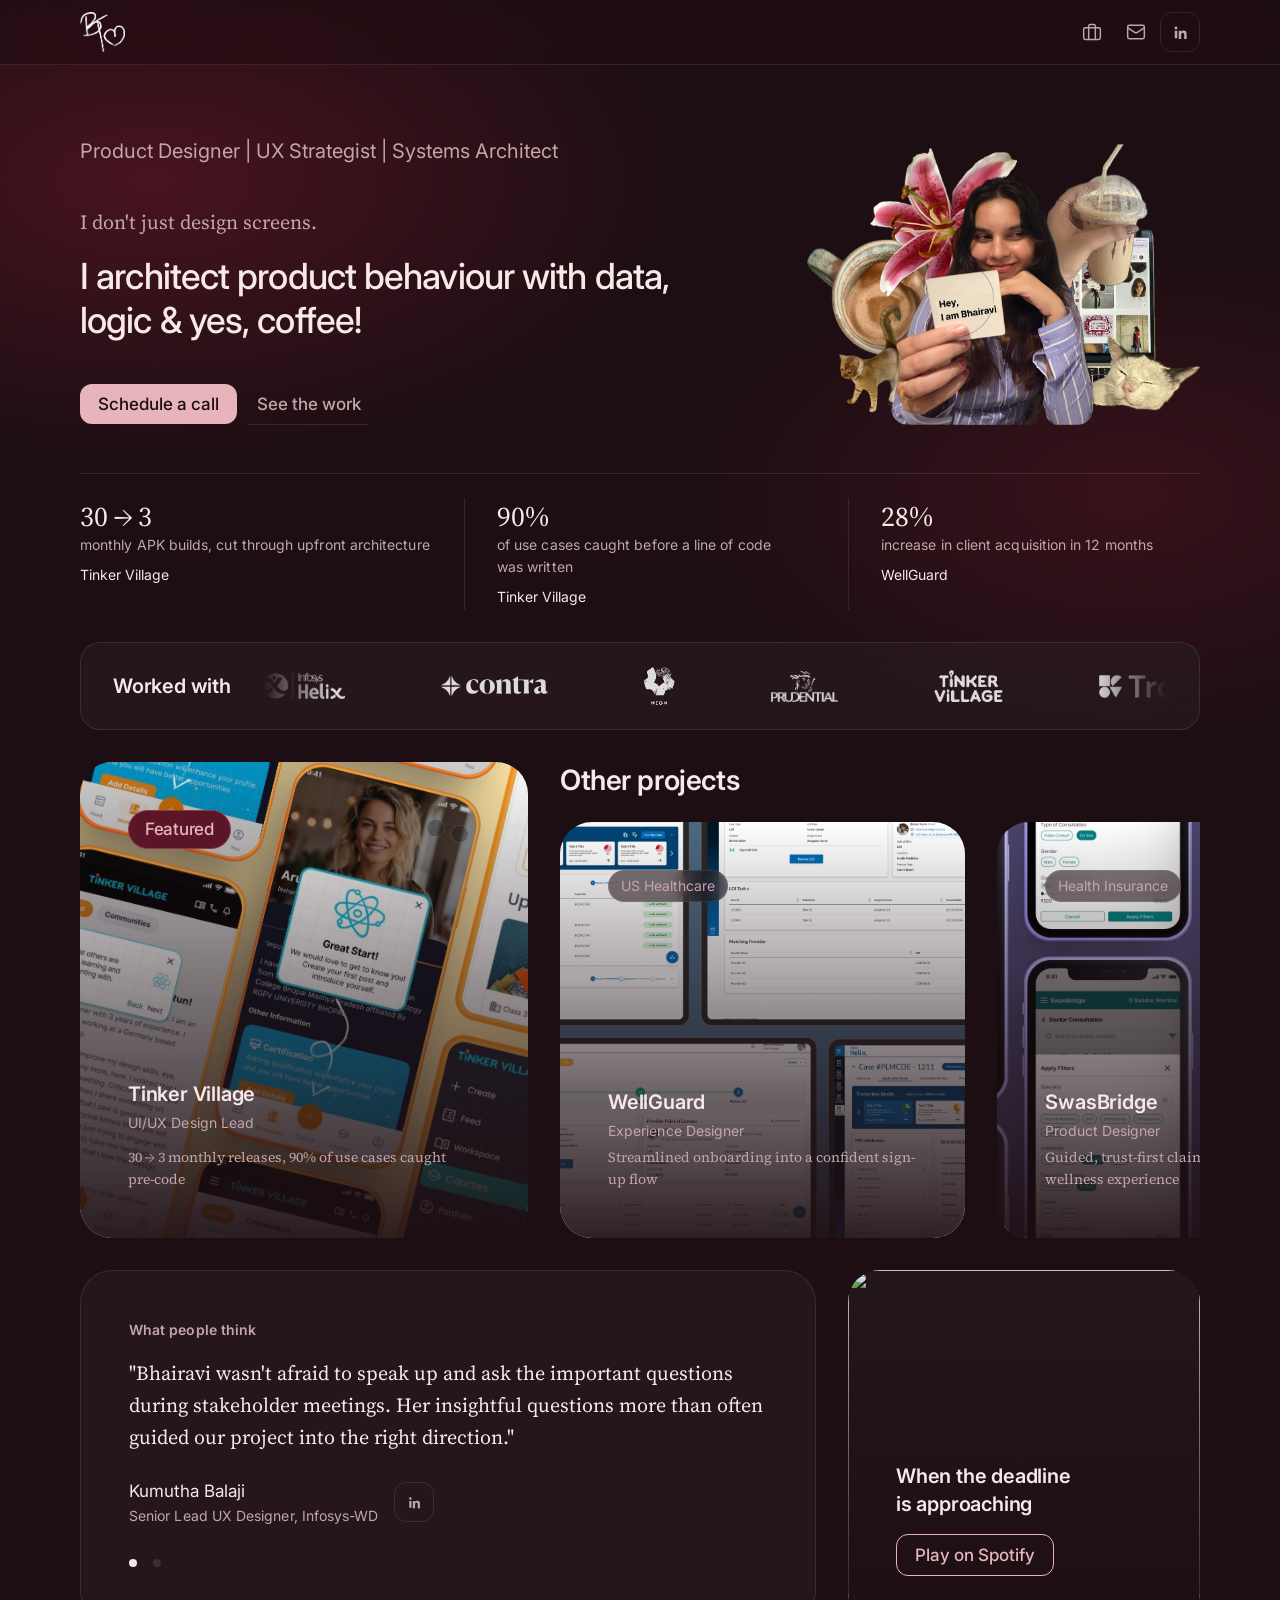
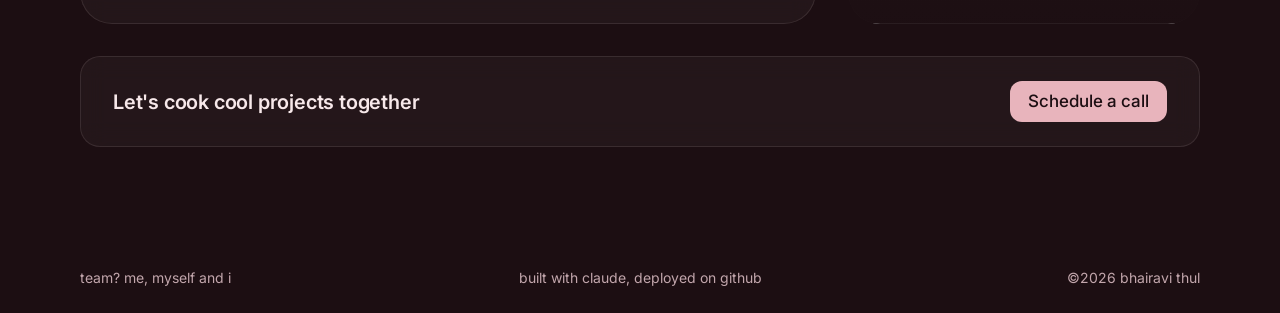
==== commit 27621159: "Update index.html" ====
--- a/index.html
+++ b/index.html
@@ -7,24 +7,24 @@
 <link rel="icon" type="image/png" href="images/shared/favicon-light.png" media="(prefers-color-scheme: light)">
 <link rel="icon" type="image/png" href="images/shared/favicon-dark.png" media="(prefers-color-scheme: dark)">
 <link rel="apple-touch-icon" href="images/shared/apple-touch-icon.png">
-<title>Bhairavi Thul — Product designer | UX strategist | Systems architect</title>
-<meta name="description" content="Product designer | UX strategist | Systems architect. I architect product behaviour with data, logic and, yes, coffee. See the work.">
+<title>Bhairavi Thul</title>
+<meta name="description" content="Product Designer | UX Strategist | Systems Architect">
 <link rel="canonical" href="https://bhairavithul.github.io/">
 <meta name="theme-color" content="#1c0e12">
 <meta property="og:type" content="website">
 <meta property="og:site_name" content="Bhairavi Thul">
-<meta property="og:title" content="Bhairavi Thul — Product designer | UX strategist | Systems architect">
-<meta property="og:description" content="Product designer | UX strategist | Systems architect. I architect product behaviour with data, logic and, yes, coffee. See the work.">
+<meta property="og:title" content="Bhairavi Thul">
+<meta property="og:description" content="Product Designer | UX Strategist | Systems Architect">
 <meta property="og:url" content="https://bhairavithul.github.io/">
-<meta property="og:image" content="https://bhairavithul.github.io/images/home/share-card.jpg">
+<meta property="og:image" content="https://bhairavithul.github.io/images/home/hero-portrait.webp">
 <meta property="og:image:type" content="image/jpeg">
 <meta property="og:image:width" content="1200">
 <meta property="og:image:height" content="630">
 <meta property="og:image:alt" content="Bhairavi Thul, product designer, UX strategist and systems architect, holding a card that says Hey, I am Bhairavi">
 <meta name="twitter:card" content="summary_large_image">
-<meta name="twitter:title" content="Bhairavi Thul — Product designer | UX strategist | Systems architect">
-<meta name="twitter:description" content="Product designer | UX strategist | Systems architect. I architect product behaviour with data, logic and, yes, coffee. See the work.">
-<meta name="twitter:image" content="https://bhairavithul.github.io/images/home/share-card.jpg">
+<meta name="twitter:title" content="Bhairavi Thul">
+<meta name="twitter:description" content="Product designer | UX strategist | Systems architect">
+<meta name="twitter:image" content="https://bhairavithul.github.io/images/home/hero-portrait.webp">
 <link rel="preconnect" href="https://fonts.googleapis.com">
 <link rel="preconnect" href="https://fonts.gstatic.com" crossorigin>
 <link rel="stylesheet" href="css/design-system.css">
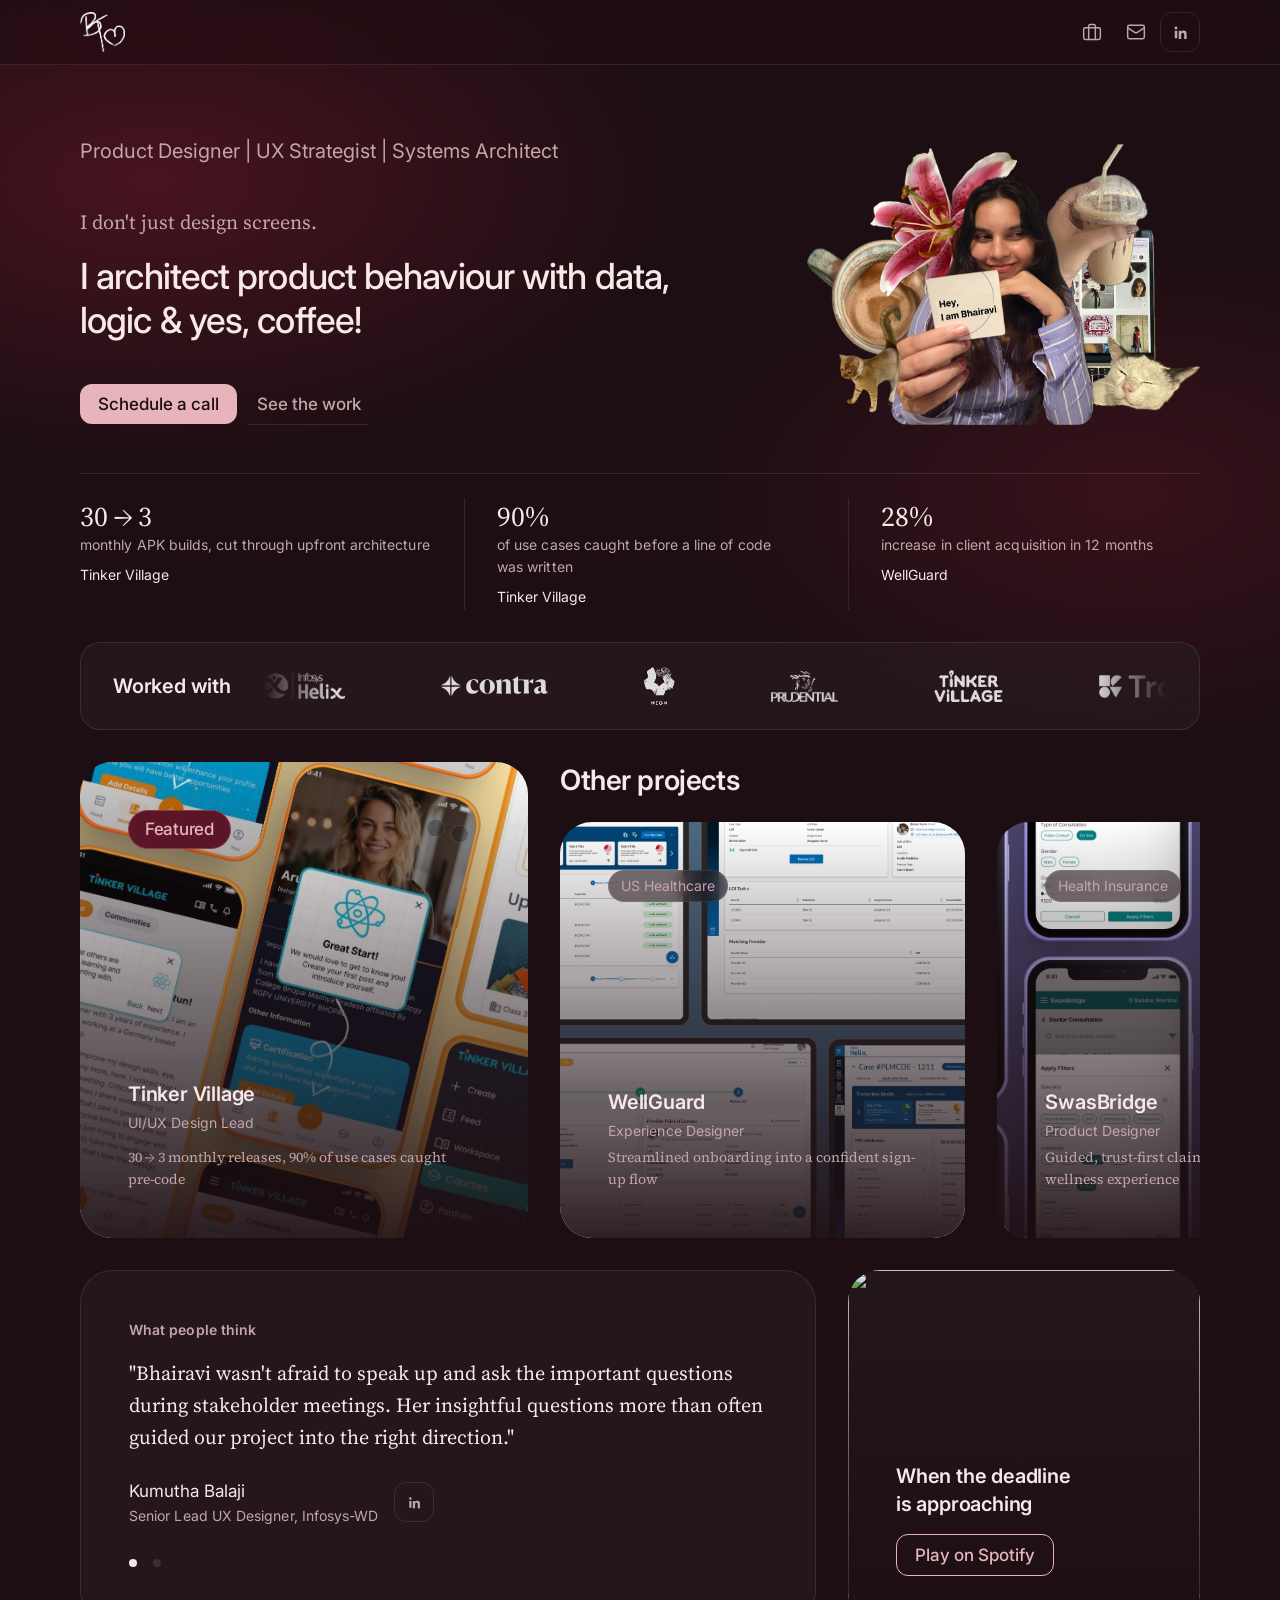
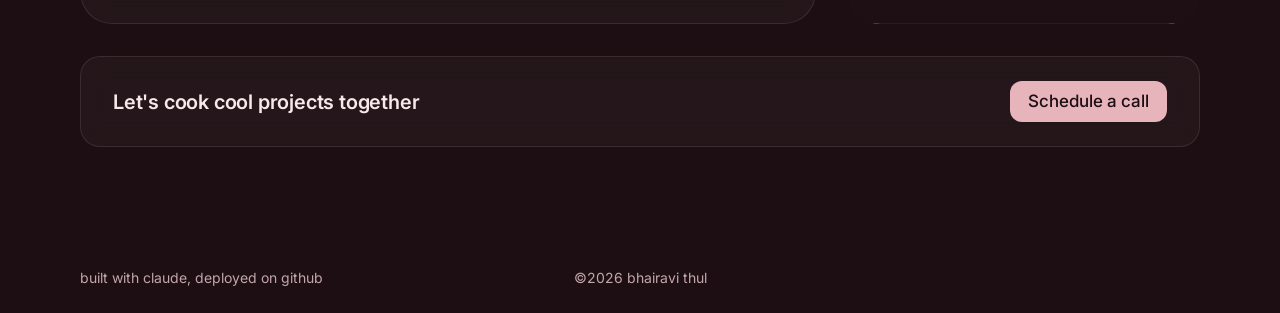
==== commit b89956ff: "Update index.html" ====
--- a/index.html
+++ b/index.html
@@ -343,7 +343,6 @@
 
 <footer class="site-footer">
   <div class="container site-footer__inner">
-    <span>team? me, myself and i</span>
     <span>built with claude, deployed on github</span>
     <span>©2026 bhairavi thul</span>
   </div>
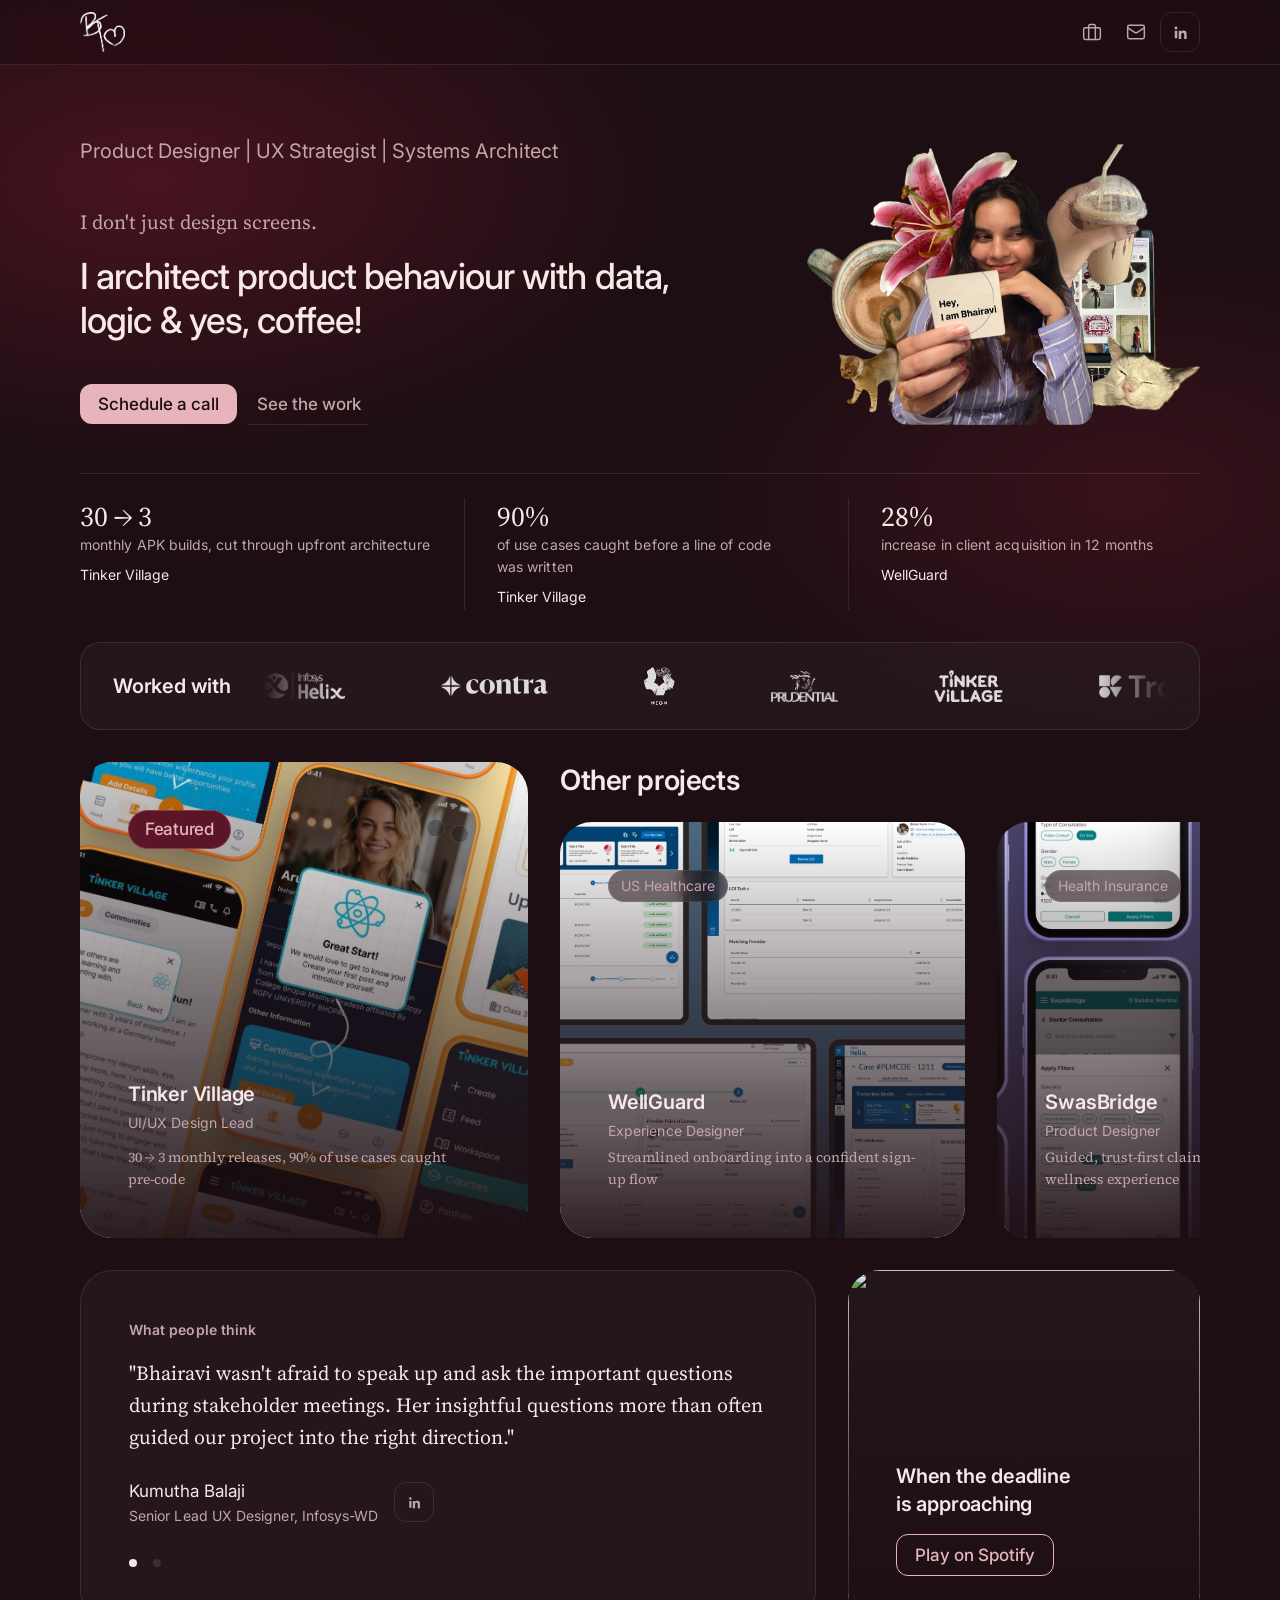
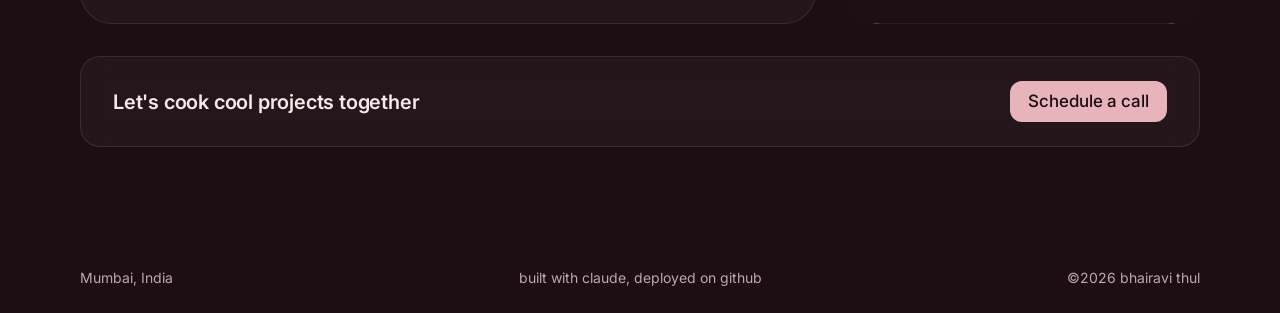
==== commit 05066b80: "Update index.html" ====
--- a/index.html
+++ b/index.html
@@ -343,6 +343,7 @@
 
 <footer class="site-footer">
   <div class="container site-footer__inner">
+    <span>Mumbai, India</span>
     <span>built with claude, deployed on github</span>
     <span>©2026 bhairavi thul</span>
   </div>
